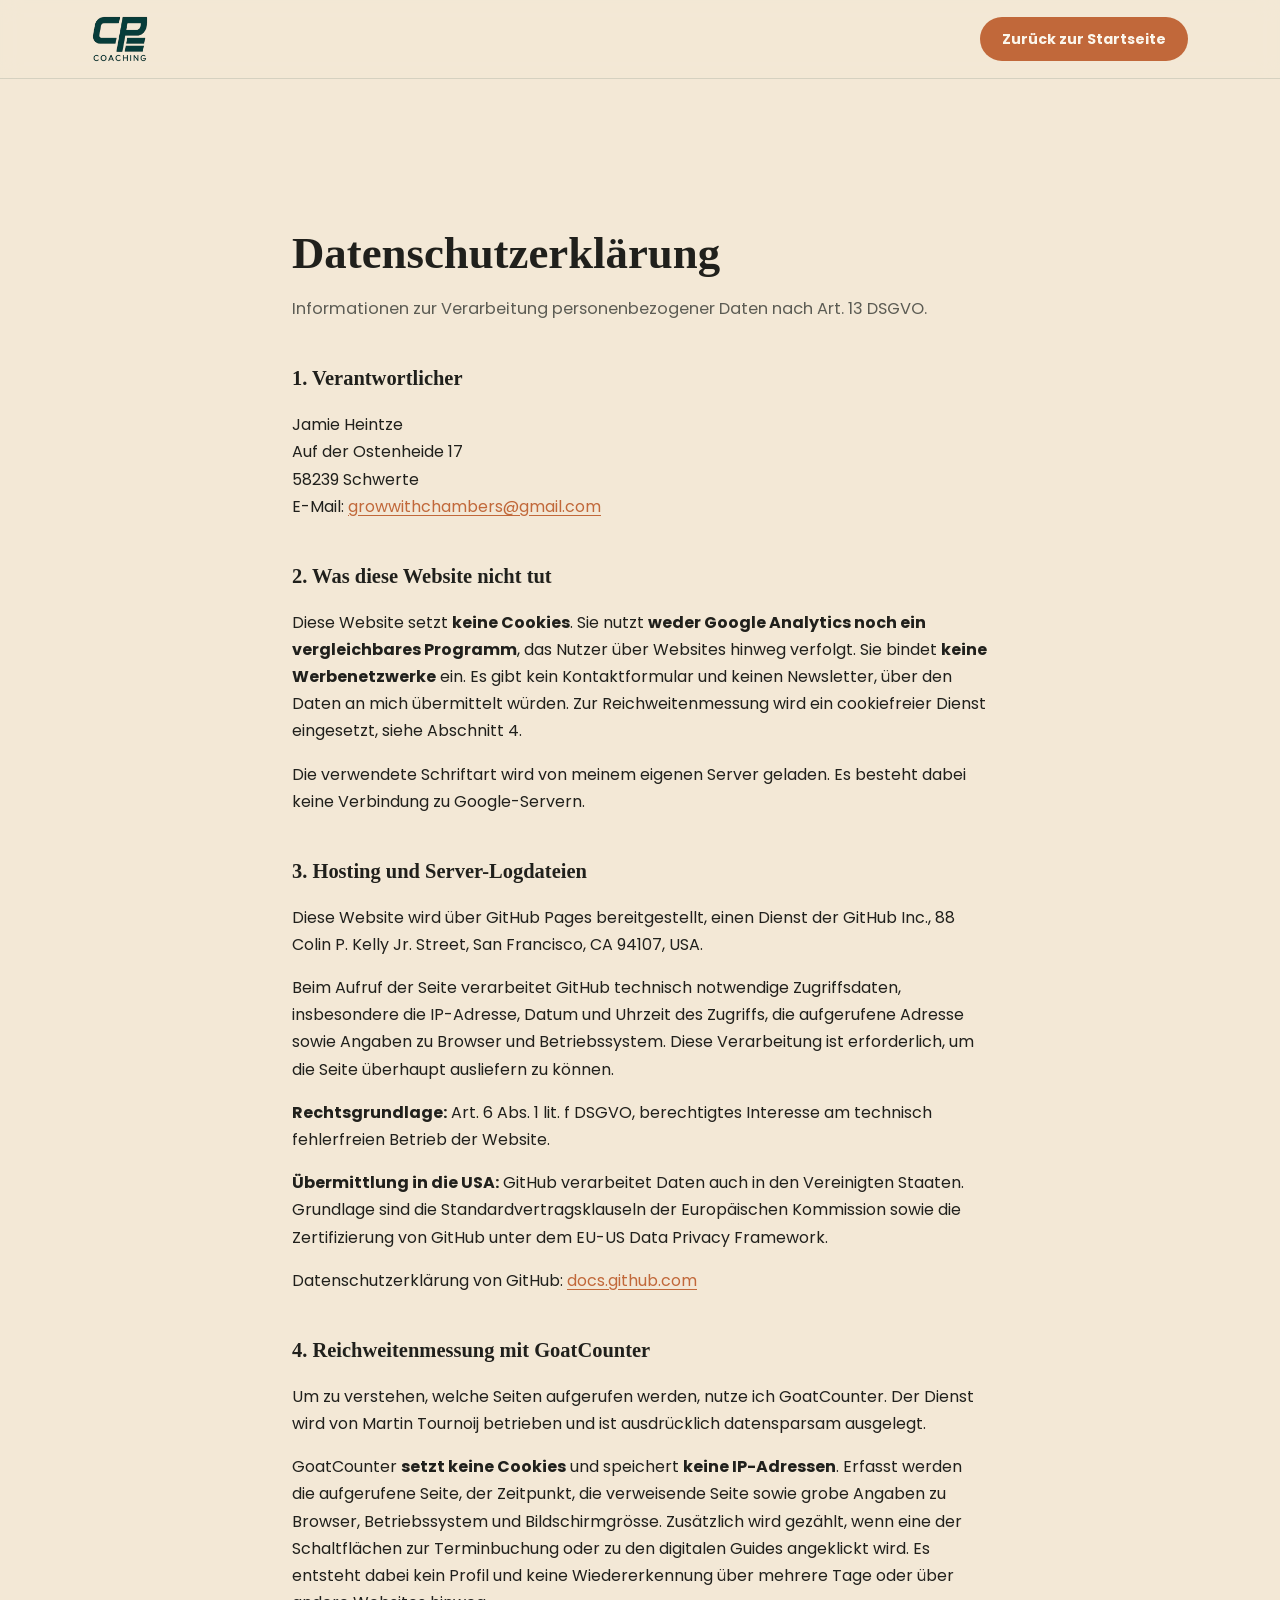
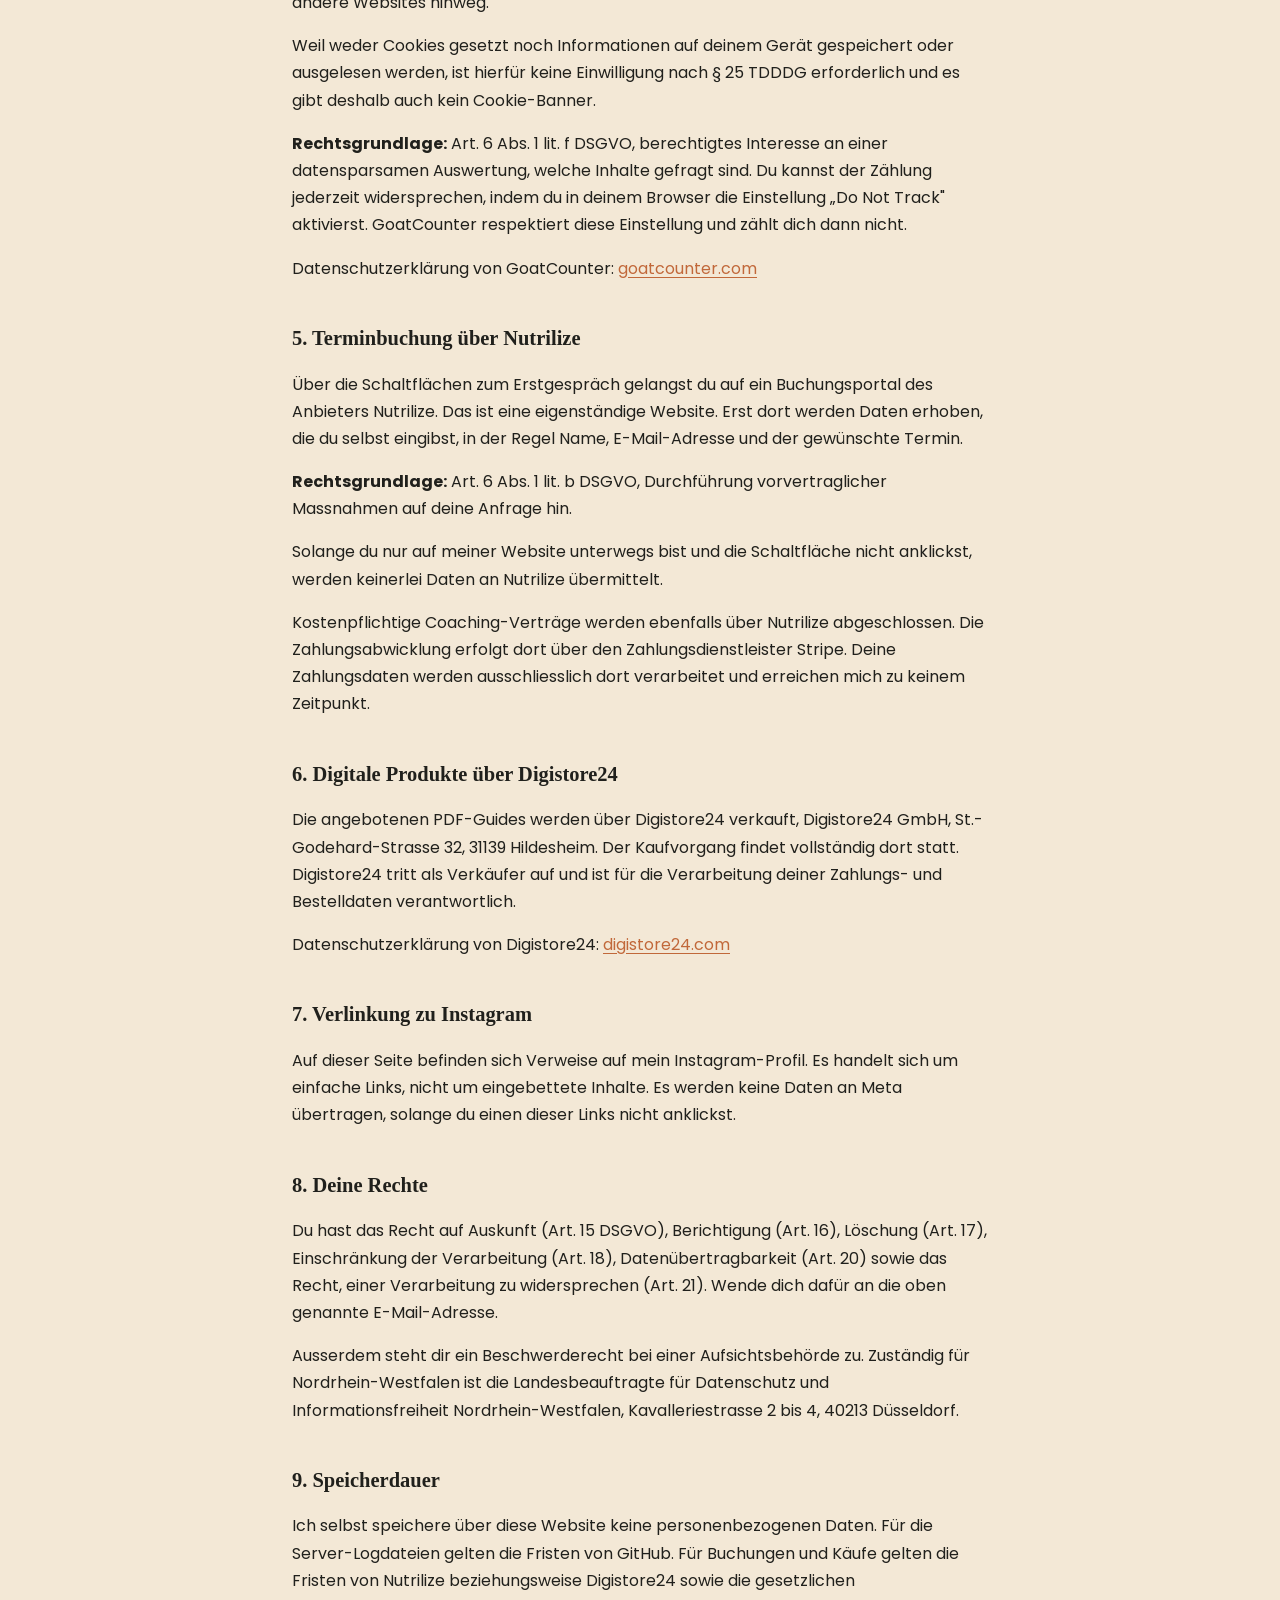
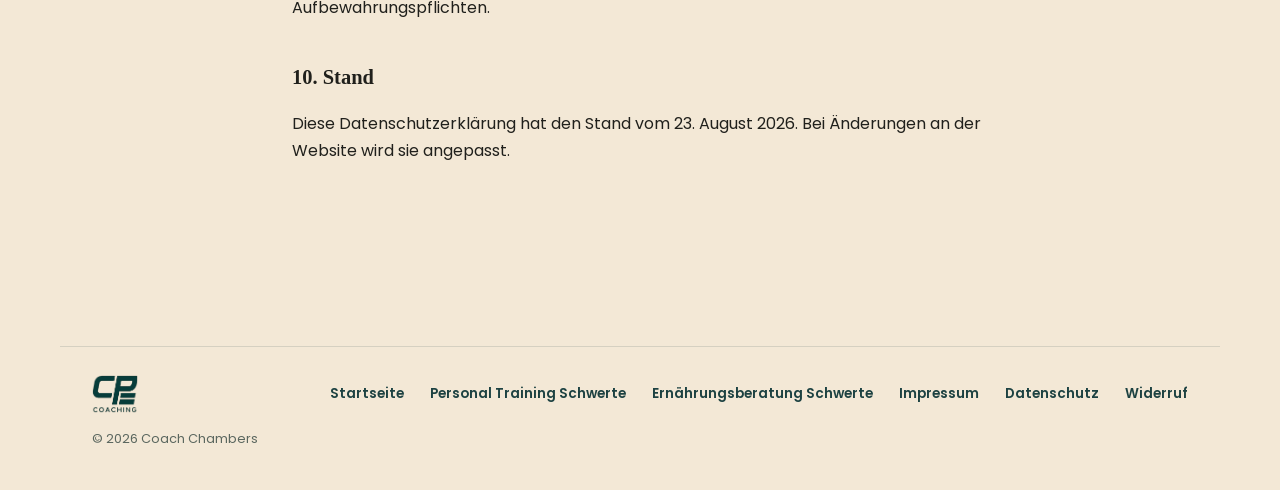
==== datenschutz/index.html @ f9f1c7f0 "BJJ-Slider in den Hero, JPEG-Rueckfall fuer alle Bilder, Portraet in Ueber mich" ====
<!doctype html>
<html lang="de">
<head>
  <meta charset="UTF-8">
  <meta name="viewport" content="width=device-width, initial-scale=1.0">
  <title>Datenschutzerklärung | CP Coaching</title>
  <meta name="description" content="Datenschutzerklärung von CP Coaching, Schwerte. Welche Daten beim Besuch dieser Website verarbeitet werden.">
  <meta name="robots" content="noindex, follow">
  <link rel="canonical" href="https://coach-chambers.de/datenschutz/">
  <link rel="icon" href="../images/brand/favicon-192.png" type="image/png">
  <link rel="stylesheet" href="../css/fonts.css">
  <link rel="stylesheet" href="../css/style.css">
</head>
<body>
  <header class="nav">
    <div class="wrap">
      <a class="mark" href="../" aria-label="CP Coaching Startseite">
        <picture><source srcset="../images/brand/cp-coaching-logo-teal-transparent.webp" type="image/webp"><img src="../images/brand/cp-coaching-logo-teal-transparent.png" alt="CP Coaching" width="420" height="346" loading="eager" fetchpriority="high" decoding="async"></picture>
      </a>
      <a class="navcta" href="../">Zurück zur Startseite</a>
    </div>
  </header>
  <main>
    <section class="section legal">
      <div class="wrap">
        <h1>Datenschutzerklärung</h1>
        <p class="legal-lead">Informationen zur Verarbeitung personenbezogener Daten nach Art. 13 DSGVO.</p>

        <h2>1. Verantwortlicher</h2>
        <p>
          Jamie Heintze<br>
          Auf der Ostenheide 17<br>
          58239 Schwerte<br>
          E-Mail: <a href="mailto:growwithchambers@gmail.com">growwithchambers@gmail.com</a>
        </p>

        <h2>2. Was diese Website nicht tut</h2>
        <p>Diese Website setzt <b>keine Cookies</b>. Sie nutzt <b>weder Google Analytics noch ein vergleichbares Programm</b>, das Nutzer über Websites hinweg verfolgt. Sie bindet <b>keine Werbenetzwerke</b> ein. Es gibt kein Kontaktformular und keinen Newsletter, über den Daten an mich übermittelt würden. Zur Reichweitenmessung wird ein cookiefreier Dienst eingesetzt, siehe Abschnitt 4.</p>
        <p>Die verwendete Schriftart wird von meinem eigenen Server geladen. Es besteht dabei keine Verbindung zu Google-Servern.</p>

        <h2>3. Hosting und Server-Logdateien</h2>
        <p>Diese Website wird über GitHub Pages bereitgestellt, einen Dienst der GitHub Inc., 88 Colin P. Kelly Jr. Street, San Francisco, CA 94107, USA.</p>
        <p>Beim Aufruf der Seite verarbeitet GitHub technisch notwendige Zugriffsdaten, insbesondere die IP-Adresse, Datum und Uhrzeit des Zugriffs, die aufgerufene Adresse sowie Angaben zu Browser und Betriebssystem. Diese Verarbeitung ist erforderlich, um die Seite überhaupt ausliefern zu können.</p>
        <p><b>Rechtsgrundlage:</b> Art. 6 Abs. 1 lit. f DSGVO, berechtigtes Interesse am technisch fehlerfreien Betrieb der Website.</p>
        <p><b>Übermittlung in die USA:</b> GitHub verarbeitet Daten auch in den Vereinigten Staaten. Grundlage sind die Standardvertragsklauseln der Europäischen Kommission sowie die Zertifizierung von GitHub unter dem EU-US Data Privacy Framework.</p>
        <p>Datenschutzerklärung von GitHub: <a href="https://docs.github.com/de/site-policy/privacy-policies/github-privacy-statement" target="_blank" rel="noopener">docs.github.com</a></p>

        <h2>4. Reichweitenmessung mit GoatCounter</h2>
        <p>Um zu verstehen, welche Seiten aufgerufen werden, nutze ich GoatCounter. Der Dienst wird von Martin Tournoij betrieben und ist ausdrücklich datensparsam ausgelegt.</p>
        <p>GoatCounter <b>setzt keine Cookies</b> und speichert <b>keine IP-Adressen</b>. Erfasst werden die aufgerufene Seite, der Zeitpunkt, die verweisende Seite sowie grobe Angaben zu Browser, Betriebssystem und Bildschirmgrösse. Zusätzlich wird gezählt, wenn eine der Schaltflächen zur Terminbuchung oder zu den digitalen Guides angeklickt wird. Es entsteht dabei kein Profil und keine Wiedererkennung über mehrere Tage oder über andere Websites hinweg.</p>
        <p>Weil weder Cookies gesetzt noch Informationen auf deinem Gerät gespeichert oder ausgelesen werden, ist hierfür keine Einwilligung nach § 25 TDDDG erforderlich und es gibt deshalb auch kein Cookie-Banner.</p>
        <p><b>Rechtsgrundlage:</b> Art. 6 Abs. 1 lit. f DSGVO, berechtigtes Interesse an einer datensparsamen Auswertung, welche Inhalte gefragt sind. Du kannst der Zählung jederzeit widersprechen, indem du in deinem Browser die Einstellung „Do Not Track" aktivierst. GoatCounter respektiert diese Einstellung und zählt dich dann nicht.</p>
        <p>Datenschutzerklärung von GoatCounter: <a href="https://www.goatcounter.com/help/privacy" target="_blank" rel="noopener">goatcounter.com</a></p>

        <h2>5. Terminbuchung über Nutrilize</h2>
        <p>Über die Schaltflächen zum Erstgespräch gelangst du auf ein Buchungsportal des Anbieters Nutrilize. Das ist eine eigenständige Website. Erst dort werden Daten erhoben, die du selbst eingibst, in der Regel Name, E-Mail-Adresse und der gewünschte Termin.</p>
        <p><b>Rechtsgrundlage:</b> Art. 6 Abs. 1 lit. b DSGVO, Durchführung vorvertraglicher Massnahmen auf deine Anfrage hin.</p>
        <p>Solange du nur auf meiner Website unterwegs bist und die Schaltfläche nicht anklickst, werden keinerlei Daten an Nutrilize übermittelt.</p>
        <p>Kostenpflichtige Coaching-Verträge werden ebenfalls über Nutrilize abgeschlossen. Die Zahlungsabwicklung erfolgt dort über den Zahlungsdienstleister Stripe. Deine Zahlungsdaten werden ausschliesslich dort verarbeitet und erreichen mich zu keinem Zeitpunkt.</p>

        <h2>6. Digitale Produkte über Digistore24</h2>
        <p>Die angebotenen PDF-Guides werden über Digistore24 verkauft, Digistore24 GmbH, St.-Godehard-Strasse 32, 31139 Hildesheim. Der Kaufvorgang findet vollständig dort statt. Digistore24 tritt als Verkäufer auf und ist für die Verarbeitung deiner Zahlungs- und Bestelldaten verantwortlich.</p>
        <p>Datenschutzerklärung von Digistore24: <a href="https://www.digistore24.com/page/privacy" target="_blank" rel="noopener">digistore24.com</a></p>

        <h2>7. Verlinkung zu Instagram</h2>
        <p>Auf dieser Seite befinden sich Verweise auf mein Instagram-Profil. Es handelt sich um einfache Links, nicht um eingebettete Inhalte. Es werden keine Daten an Meta übertragen, solange du einen dieser Links nicht anklickst.</p>

        <h2>8. Deine Rechte</h2>
        <p>Du hast das Recht auf Auskunft (Art. 15 DSGVO), Berichtigung (Art. 16), Löschung (Art. 17), Einschränkung der Verarbeitung (Art. 18), Datenübertragbarkeit (Art. 20) sowie das Recht, einer Verarbeitung zu widersprechen (Art. 21). Wende dich dafür an die oben genannte E-Mail-Adresse.</p>
        <p>Ausserdem steht dir ein Beschwerderecht bei einer Aufsichtsbehörde zu. Zuständig für Nordrhein-Westfalen ist die Landesbeauftragte für Datenschutz und Informationsfreiheit Nordrhein-Westfalen, Kavalleriestrasse 2 bis 4, 40213 Düsseldorf.</p>

        <h2>9. Speicherdauer</h2>
        <p>Ich selbst speichere über diese Website keine personenbezogenen Daten. Für die Server-Logdateien gelten die Fristen von GitHub. Für Buchungen und Käufe gelten die Fristen von Nutrilize beziehungsweise Digistore24 sowie die gesetzlichen Aufbewahrungspflichten.</p>

        <h2>10. Stand</h2>
        <p>Diese Datenschutzerklärung hat den Stand vom 23. August 2026. Bei Änderungen an der Website wird sie angepasst.</p>
      </div>
    </section>
  </main>
  <footer class="site-footer">
    <div class="wrap">
      <a class="mark" href="../" aria-label="CP Coaching Startseite">
        <picture><source srcset="../images/brand/cp-coaching-logo-teal-transparent.webp" type="image/webp"><img src="../images/brand/cp-coaching-logo-teal-transparent.png" alt="CP Coaching" width="420" height="346" loading="lazy" decoding="async"></picture>
      </a>
      <nav class="foot-links">
        <a href="../">Startseite</a>
        <a href="../personal-training-schwerte/">Personal Training Schwerte</a>
        <a href="../ernaehrungsberatung-schwerte/">Ernährungsberatung Schwerte</a>
        <a href="../impressum/">Impressum</a>
        <a href="../datenschutz/">Datenschutz</a>
        <a href="../widerruf/">Widerruf</a>
      </nav>
      <small>&copy; 2026 Coach Chambers</small>
    </div>
  </footer>
  <script data-goatcounter="https://coachchambers.goatcounter.com/count"
          async src="//gc.zgo.at/count.js"></script>
</body>
</html>
---- css/fonts.css ----
/* Poppins, lokal gehostet. Keine Verbindung zu Google-Servern. */
@font-face {
  font-family: 'Poppins';
  font-style: normal;
  font-weight: 400;
  font-display: swap;
  src: url('../fonts/poppins-400-latin.woff2') format('woff2');
  unicode-range: U+0000-00FF, U+0131, U+0152-0153, U+02BB-02BC, U+02C6, U+02DA, U+02DC, U+0304, U+0308, U+0329, U+2000-206F, U+20AC, U+2122, U+2191, U+2193, U+2212, U+2215, U+FEFF, U+FFFD;
}
@font-face {
  font-family: 'Poppins';
  font-style: normal;
  font-weight: 400;
  font-display: swap;
  src: url('../fonts/poppins-400-latin-ext.woff2') format('woff2');
  unicode-range: U+0100-02BA, U+02BD-02C5, U+02C7-02CC, U+02CE-02D7, U+02DD-02FF, U+0304, U+0308, U+0329, U+1D00-1DBF, U+1E00-1E9F, U+1EF2-1EFF, U+2020, U+20A0-20AB, U+20AD-20C0, U+2113, U+2C60-2C7F, U+A720-A7FF;
}
@font-face {
  font-family: 'Poppins';
  font-style: normal;
  font-weight: 600;
  font-display: swap;
  src: url('../fonts/poppins-600-latin.woff2') format('woff2');
  unicode-range: U+0000-00FF, U+0131, U+0152-0153, U+02BB-02BC, U+02C6, U+02DA, U+02DC, U+0304, U+0308, U+0329, U+2000-206F, U+20AC, U+2122, U+2191, U+2193, U+2212, U+2215, U+FEFF, U+FFFD;
}
@font-face {
  font-family: 'Poppins';
  font-style: normal;
  font-weight: 600;
  font-display: swap;
  src: url('../fonts/poppins-600-latin-ext.woff2') format('woff2');
  unicode-range: U+0100-02BA, U+02BD-02C5, U+02C7-02CC, U+02CE-02D7, U+02DD-02FF, U+0304, U+0308, U+0329, U+1D00-1DBF, U+1E00-1E9F, U+1EF2-1EFF, U+2020, U+20A0-20AB, U+20AD-20C0, U+2113, U+2C60-2C7F, U+A720-A7FF;
}
@font-face {
  font-family: 'Poppins';
  font-style: normal;
  font-weight: 700;
  font-display: swap;
  src: url('../fonts/poppins-700-latin.woff2') format('woff2');
  unicode-range: U+0000-00FF, U+0131, U+0152-0153, U+02BB-02BC, U+02C6, U+02DA, U+02DC, U+0304, U+0308, U+0329, U+2000-206F, U+20AC, U+2122, U+2191, U+2193, U+2212, U+2215, U+FEFF, U+FFFD;
}
@font-face {
  font-family: 'Poppins';
  font-style: normal;
  font-weight: 700;
  font-display: swap;
  src: url('../fonts/poppins-700-latin-ext.woff2') format('woff2');
  unicode-range: U+0100-02BA, U+02BD-02C5, U+02C7-02CC, U+02CE-02D7, U+02DD-02FF, U+0304, U+0308, U+0329, U+1D00-1DBF, U+1E00-1E9F, U+1EF2-1EFF, U+2020, U+20A0-20AB, U+20AD-20C0, U+2113, U+2C60-2C7F, U+A720-A7FF;
}
@font-face {
  font-family: 'Poppins';
  font-style: normal;
  font-weight: 800;
  font-display: swap;
  src: url('../fonts/poppins-800-latin.woff2') format('woff2');
  unicode-range: U+0000-00FF, U+0131, U+0152-0153, U+02BB-02BC, U+02C6, U+02DA, U+02DC, U+0304, U+0308, U+0329, U+2000-206F, U+20AC, U+2122, U+2191, U+2193, U+2212, U+2215, U+FEFF, U+FFFD;
}
@font-face {
  font-family: 'Poppins';
  font-style: normal;
  font-weight: 800;
  font-display: swap;
  src: url('../fonts/poppins-800-latin-ext.woff2') format('woff2');
  unicode-range: U+0100-02BA, U+02BD-02C5, U+02C7-02CC, U+02CE-02D7, U+02DD-02FF, U+0304, U+0308, U+0329, U+1D00-1DBF, U+1E00-1E9F, U+1EF2-1EFF, U+2020, U+20A0-20AB, U+20AD-20C0, U+2113, U+2C60-2C7F, U+A720-A7FF;
}
---- css/style.css ----
:root {
  --teal: #1D4242;
  --teal-deep: #0F2828;
  --terracotta: #C1683A;
  --terracotta-light: #E08B5C;
  --cream: #F3E8D6;
  --cream-2: #FBF6EC;
  --ink: #20201C;
  --muted: #5b675f;
  --body: #3c463f;
  --line: rgba(29, 66, 66, 0.14);
  --serif: Georgia, "Times New Roman", serif;
  --sans: "Poppins", "Segoe UI", ui-sans-serif, system-ui, sans-serif;
  --wrap: 1160px;
}

* { box-sizing: border-box; }

html { scroll-behavior: smooth; }

body {
  margin: 0;
  font-family: var(--sans);
  color: var(--ink);
  background: var(--cream);
  line-height: 1.6;
}

/* height: auto verhindert, dass ein height-Attribut im HTML das Seitenverhältnis
   überstimmt und Bilder verzerrt. Wer bewusst zuschneidet, setzt height selbst. */
img { max-width: 100%; height: auto; display: block; }

.wrap {
  max-width: var(--wrap);
  margin: 0 auto;
  padding: 0 32px;
}

a { color: var(--terracotta); }

/* ===== NAV ===== */

.nav {
  position: sticky;
  top: 0;
  z-index: 20;
  background: rgba(243, 232, 214, 0.86);
  backdrop-filter: blur(10px);
  border-bottom: 1px solid var(--line);
}

.nav .wrap {
  display: flex;
  align-items: center;
  justify-content: space-between;
  gap: 24px;
  height: 78px;
}

.mark img { height: 46px; width: auto; }

.navlinks {
  display: flex;
  gap: 36px;
  font-size: 0.92rem;
  font-weight: 600;
}

.navlinks a {
  color: var(--teal);
  text-decoration: none;
  padding-bottom: 4px;
  position: relative;
}

.navlinks a::after {
  content: "";
  position: absolute;
  left: 0;
  right: 100%;
  bottom: 0;
  height: 2px;
  background: var(--terracotta);
  transition: right 0.25s ease;
}

.navlinks a:hover::after,
.navlinks a:focus-visible::after { right: 0; }

.navcta {
  background: var(--terracotta);
  color: var(--cream-2);
  padding: 11px 22px;
  border-radius: 100px;
  font-weight: 700;
  font-size: 0.88rem;
  text-decoration: none;
  white-space: nowrap;
}

.navcta:hover { background: #A8552E; }

/* ===== BUTTONS ===== */

.btn {
  display: inline-flex;
  align-items: center;
  gap: 10px;
  background: var(--teal);
  color: var(--cream-2);
  font-weight: 700;
  font-size: 0.98rem;
  padding: 16px 30px;
  border-radius: 100px;
  text-decoration: none;
  box-shadow: 0 10px 26px -12px rgba(15, 40, 40, 0.55);
  transition: transform 0.2s ease, background 0.2s ease;
}

.btn:hover { transform: translateY(-2px); background: var(--teal-deep); }

.btn.alt {
  background: transparent;
  color: var(--teal-deep);
  box-shadow: none;
  padding: 16px 6px;
  border-bottom: 2px solid var(--teal-deep);
  border-radius: 0;
}

.btn.alt:hover { background: transparent; }

.btn.guides-cta {
  background: transparent;
  color: var(--terracotta);
  box-shadow: none;
  padding: 15px 28px;
  border: 2px solid var(--terracotta);
}

.btn.guides-cta:hover { background: var(--terracotta); color: var(--cream-2); }

/* ===== HERO ===== */

.hero {
  position: relative;
  overflow: hidden;
  padding: 96px 0 0;
}

.hero-bg {
  position: absolute;
  inset: 0;
  background:
    radial-gradient(600px 380px at 88% 8%, rgba(193, 104, 58, 0.20), transparent 65%),
    radial-gradient(500px 500px at 4% 90%, rgba(29, 66, 66, 0.10), transparent 60%);
  pointer-events: none;
}

.hero .wrap {
  position: relative;
  display: grid;
  grid-template-columns: 1.15fr 0.85fr;
  gap: 56px;
  align-items: end;
}

.eyebrow {
  display: inline-flex;
  align-items: center;
  gap: 8px;
  font-size: 0.75rem;
  font-weight: 700;
  letter-spacing: 0.14em;
  text-transform: uppercase;
  color: var(--terracotta);
  margin-bottom: 22px;
}

.eyebrow::before {
  content: "";
  width: 26px;
  height: 2px;
  background: var(--terracotta);
}

.hero h1 {
  font-family: var(--serif);
  font-weight: 700;
  font-size: clamp(2.4rem, 4.4vw, 4.3rem);
  line-height: 1.03;
  letter-spacing: -0.01em;
  color: var(--teal-deep);
  margin: 0 0 26px;
}

.hero h1 em { font-style: italic; color: var(--terracotta); }

.lede {
  font-size: 1.15rem;
  line-height: 1.6;
  color: var(--body);
  max-width: 46ch;
  margin: 0 0 34px;
}

.hero-actions {
  display: flex;
  align-items: center;
  gap: 22px;
  flex-wrap: wrap;
}

.hero-stats {
  display: flex;
  gap: 30px;
  margin-top: 56px;
  padding-top: 26px;
  border-top: 1px solid var(--line);
  flex-wrap: wrap;
}

.hero-stats div { display: flex; flex-direction: column; }
.hero-stats b { font-family: var(--serif); font-size: 1.7rem; color: var(--teal-deep); }
.hero-stats span { font-size: 0.78rem; color: var(--muted); font-weight: 600; }

.hero-card {
  background: var(--teal-deep);
  border-radius: 28px;
  padding: 34px 30px;
  color: var(--cream);
  position: relative;
  overflow: hidden;
  margin-bottom: 8px;
}

.hero-card::after {
  content: "";
  position: absolute;
  right: -40px;
  top: -40px;
  width: 170px;
  height: 170px;
  border-radius: 50%;
  background: radial-gradient(circle, rgba(193, 104, 58, 0.5), transparent 70%);
}

.hero-card .tag {
  font-size: 0.7rem;
  letter-spacing: 0.14em;
  text-transform: uppercase;
  color: var(--terracotta-light);
  font-weight: 700;
}

.hero-card h2 {
  font-family: var(--serif);
  font-size: 1.5rem;
  margin: 14px 0 10px;
  line-height: 1.2;
  color: var(--cream);
}

.hero-card p {
  font-size: 0.92rem;
  line-height: 1.55;
  color: rgba(243, 232, 214, 0.82);
  margin: 0 0 18px;
}

.hero-card .badge {
  display: inline-flex;
  gap: 8px;
  align-items: center;
  background: rgba(243, 232, 214, 0.1);
  border: 1px solid rgba(243, 232, 214, 0.22);
  padding: 8px 14px;
  border-radius: 100px;
  font-size: 0.78rem;
  font-weight: 700;
}

/* ===== MARQUEE ===== */

.marquee {
  border-top: 1px solid var(--line);
  border-bottom: 1px solid var(--line);
  background: var(--cream-2);
  margin-top: 88px;
  padding: 18px 0;
  overflow: hidden;
  white-space: nowrap;
}

.marquee span {
  display: inline-block;
  padding: 0 34px;
  font-family: var(--serif);
  font-style: italic;
  font-size: 1rem;
  color: var(--teal);
  opacity: 0.7;
}

.marquee span::after {
  content: "\2014";
  margin-left: 34px;
  color: var(--terracotta);
  opacity: 0.6;
}

/* ===== SECTIONS ===== */

.section { padding: 112px 0; }

.section-head {
  display: grid;
  grid-template-columns: 0.4fr 0.6fr;
  gap: 40px;
  margin-bottom: 56px;
  align-items: end;
}

.kicker {
  font-size: 0.75rem;
  font-weight: 700;
  letter-spacing: 0.14em;
  text-transform: uppercase;
  color: var(--terracotta);
}

.section-head h2 {
  font-family: var(--serif);
  font-size: clamp(1.8rem, 2.6vw, 2.7rem);
  color: var(--teal-deep);
  margin: 12px 0 0;
  line-height: 1.1;
}

.section-head p {
  font-size: 1.02rem;
  color: var(--body);
  line-height: 1.6;
  margin: 0;
}

/* ===== ABOUT ===== */

.about-grid {
  display: grid;
  grid-template-columns: 0.85fr 1.15fr;
  gap: 64px;
  align-items: start;
}

.timeline-card {
  border-radius: 26px;
  background: linear-gradient(155deg, var(--teal) 0%, var(--teal-deep) 65%);
  position: relative;
  overflow: hidden;
  padding: 36px 32px 30px;
  box-shadow: 0 30px 60px -30px rgba(15, 40, 40, 0.5);
}

.timeline-card::after {
  content: "";
  position: absolute;
  right: -70px;
  bottom: -70px;
  width: 200px;
  height: 200px;
  border-radius: 50%;
  background: radial-gradient(circle, rgba(193, 104, 58, 0.28), transparent 70%);
}

.timeline-card .tag {
  font-size: 0.7rem;
  letter-spacing: 0.14em;
  text-transform: uppercase;
  color: var(--terracotta-light);
  font-weight: 700;
  margin: 0 0 24px;
}

.timeline {
  list-style: none;
  margin: 0;
  padding: 0 0 0 24px;
  position: relative;
}

.timeline::before {
  content: "";
  position: absolute;
  left: 5px;
  top: 8px;
  bottom: 12px;
  width: 1px;
  background: rgba(243, 232, 214, 0.22);
}

.timeline li { position: relative; padding-bottom: 22px; }

.timeline li::before {
  content: "";
  position: absolute;
  left: -24px;
  top: 7px;
  width: 11px;
  height: 11px;
  border-radius: 50%;
  background: var(--teal-deep);
  border: 2px solid rgba(243, 232, 214, 0.45);
}

.timeline li.now::before { background: var(--terracotta); border-color: var(--terracotta); }
.timeline li:last-child { padding-bottom: 0; }
.timeline b { display: block; color: var(--cream); font-size: 0.95rem; font-weight: 700; }
.timeline span { display: block; font-size: 0.85rem; line-height: 1.5; color: rgba(243, 232, 214, 0.72); }

.timeline-card .frame-label {
  margin: 26px 0 0;
  display: inline-block;
  color: var(--cream);
  font-size: 0.78rem;
  font-weight: 700;
  background: rgba(15, 40, 40, 0.4);
  padding: 8px 14px;
  border-radius: 100px;
  border: 1px solid rgba(243, 232, 214, 0.25);
  position: relative;
}

.medal {
  position: absolute;
  top: 22px;
  right: 22px;
  background: var(--terracotta);
  color: var(--cream-2);
  width: 64px;
  height: 64px;
  border-radius: 50%;
  display: flex;
  align-items: center;
  justify-content: center;
  flex-direction: column;
  font-weight: 800;
  font-size: 0.62rem;
  line-height: 1.1;
  text-align: center;
  transform: rotate(8deg);
  z-index: 2;
}

.about-copy p {
  font-size: 1.04rem;
  line-height: 1.75;
  color: #31392f;
  margin: 0 0 20px;
}

.about-copy p.intro::first-letter {
  font-family: var(--serif);
  font-size: 3.4rem;
  float: left;
  line-height: 0.8;
  padding: 6px 10px 0 0;
  color: var(--terracotta);
  font-weight: 700;
}

.pull {
  font-family: var(--serif);
  font-style: italic;
  font-size: 1.3rem;
  color: var(--teal-deep);
  border-left: 3px solid var(--terracotta);
  padding-left: 20px;
  margin: 30px 0;
}

.about-tags {
  display: flex;
  flex-wrap: wrap;
  gap: 10px;
  margin-top: 8px;
}

.about-tags span {
  font-size: 0.78rem;
  font-weight: 700;
  color: var(--teal);
  background: var(--cream-2);
  border: 1px solid var(--line);
  padding: 8px 16px;
  border-radius: 100px;
}

/* ===== METHOD ===== */

.method-section { background: var(--teal-deep); color: var(--cream); }
.method-section .kicker { color: var(--terracotta-light); }
.method-section .section-head h2 { color: var(--cream); }
.method-section .section-head p { color: rgba(243, 232, 214, 0.75); }

.method-grid {
  display: grid;
  grid-template-columns: repeat(3, 1fr);
  gap: 1px;
  background: rgba(243, 232, 214, 0.14);
  border-radius: 22px;
  overflow: hidden;
}

.method-card { background: var(--teal-deep); padding: 38px 32px; }
.method-card .num { font-family: var(--serif); font-size: 0.85rem; color: var(--terracotta-light); opacity: 0.8; }
.method-card h3 { font-family: var(--serif); font-size: 1.3rem; margin: 18px 0 12px; font-weight: 700; color: var(--cream); }
.method-card p { font-size: 0.92rem; line-height: 1.6; color: rgba(243, 232, 214, 0.72); margin: 0; }

.method-link {
  display: inline-block;
  margin-top: 18px;
  font-size: 0.85rem;
  font-weight: 700;
  color: var(--terracotta-light);
  text-decoration: none;
  border-bottom: 1px solid transparent;
}

.method-link:hover { border-bottom-color: var(--terracotta-light); }

/* ===== APP ===== */

.app-section { background: var(--cream-2); }

.app-wrap {
  display: grid;
  grid-template-columns: 0.9fr 1.1fr;
  gap: 56px;
  align-items: center;
}

.app-copy h2 {
  font-family: var(--serif);
  font-size: clamp(1.8rem, 2.6vw, 2.6rem);
  color: var(--teal-deep);
  margin: 12px 0 18px;
  line-height: 1.1;
}

.app-copy > p { font-size: 1.04rem; line-height: 1.7; color: var(--body); margin: 0 0 26px; max-width: 46ch; }

.app-feats { display: flex; flex-direction: column; gap: 14px; margin-bottom: 30px; }
.app-feat { display: flex; gap: 14px; align-items: flex-start; }

.app-feat .tick {
  width: 26px;
  height: 26px;
  border-radius: 50%;
  background: var(--terracotta);
  color: var(--cream-2);
  display: flex;
  align-items: center;
  justify-content: center;
  font-size: 0.75rem;
  font-weight: 800;
  flex-shrink: 0;
  margin-top: 2px;
}

.app-feat b { display: block; font-size: 0.98rem; color: var(--teal-deep); }
.app-feat span { font-size: 0.9rem; color: var(--muted); }

.app-shots { display: grid; grid-template-columns: repeat(3, minmax(0, 1fr)); gap: 16px; align-items: end; }

.phone { border-radius: 26px; background: #111; padding: 8px; box-shadow: 0 24px 50px -24px rgba(15, 40, 40, 0.55); }
.phone.mid { transform: translateY(-26px); }

.phone .screen {
  border-radius: 20px;
  overflow: hidden;
  background: #1b1b1b;
  aspect-ratio: 9 / 19.5;
  display: flex;
  flex-direction: column;
  padding: 16px 12px;
  gap: 10px;
}

.phone .sbar { display: flex; justify-content: space-between; font-size: 0.5rem; color: #8b8b8b; padding: 0 4px; }
.phone .ttl { color: #fff; font-weight: 700; font-size: 0.72rem; }
.phone .row { background: #262626; border-radius: 8px; padding: 8px 9px; display: flex; justify-content: space-between; align-items: center; }
.phone .row b { color: #fff; font-size: 0.56rem; font-weight: 600; display: block; }
.phone .row span { color: #7d7d7d; font-size: 0.48rem; }
.phone .play { width: 14px; height: 14px; border-radius: 50%; background: #3ee0c0; flex-shrink: 0; }

.phone .ring-timer {
  margin: auto;
  width: 96px;
  height: 96px;
  border-radius: 50%;
  border: 5px solid #3ee0c0;
  display: flex;
  align-items: center;
  justify-content: center;
  color: #fff;
  font-weight: 700;
  font-size: 0.85rem;
}

.phone .pill { background: #3ee0c0; color: #0b2b25; font-size: 0.52rem; font-weight: 700; text-align: center; padding: 6px; border-radius: 100px; margin-top: auto; }
.phone .stat3 { display: grid; grid-template-columns: repeat(3, 1fr); gap: 6px; }
.phone .stat3 div { background: #262626; border-radius: 8px; padding: 7px 4px; text-align: center; }
.phone .stat3 b { color: #fff; font-size: 0.6rem; display: block; }
.phone .stat3 span { color: #7d7d7d; font-size: 0.42rem; }
.phone .macro { display: grid; grid-template-columns: repeat(3, 1fr); gap: 6px; }
.phone .macro span { font-size: 0.42rem; color: #7d7d7d; }
.phone .bar { height: 4px; border-radius: 100px; background: #3a3a3a; overflow: hidden; }
.phone .bar i { display: block; height: 100%; }

.app-caps { display: flex; gap: 10px; justify-content: center; margin-top: 26px; flex-wrap: wrap; }
.app-caps span { background: var(--cream); border: 1px solid var(--line); border-radius: 100px; padding: 9px 18px; font-size: 0.8rem; font-weight: 700; color: var(--teal-deep); }
.powered { text-align: center; margin-top: 20px; font-size: 0.78rem; color: var(--muted); letter-spacing: 0.06em; }

/* ===== PRICING ===== */

/* Oben die beiden kostenlosen Einstiege, darunter die vier Komplettpakete. */
.pricing-grid { display: grid; grid-template-columns: repeat(2, minmax(0, 1fr)); gap: 18px; }
.price-row { display: grid; grid-template-columns: repeat(4, 1fr); gap: 18px; margin-top: 18px; }

.price-card {
  background: var(--cream-2);
  border: 1px solid var(--line);
  border-radius: 22px;
  padding: 30px 26px;
  display: flex;
  flex-direction: column;
  gap: 6px;
  position: relative;
  transition: transform 0.2s ease, border-color 0.2s ease, box-shadow 0.2s ease;
  text-decoration: none;
  color: inherit;
  cursor: pointer;
}

.price-card:hover { transform: translateY(-4px); border-color: var(--terracotta); }
.price-card.feat { background: var(--teal-deep); color: var(--cream); border: none; }
.price-card.feat .price-detail { color: rgba(243, 232, 214, 0.65); }
.price-card.feat .price { color: var(--terracotta-light); }

.price-card.selected {
  border-color: var(--terracotta);
  border-width: 2px;
  box-shadow: 0 0 0 4px rgba(193, 104, 58, 0.18), 0 16px 32px -18px rgba(193, 104, 58, 0.5);
}

.price-card.feat.selected {
  box-shadow: 0 0 0 4px rgba(193, 104, 58, 0.28), 0 16px 32px -18px rgba(193, 104, 58, 0.6);
}

.price-card .flag {
  position: absolute;
  top: -12px;
  right: 22px;
  background: var(--terracotta);
  color: var(--cream-2);
  font-size: 0.68rem;
  font-weight: 800;
  padding: 6px 12px;
  border-radius: 100px;
  letter-spacing: 0.04em;
}

.price-card h3 { margin: 8px 0 2px; font-size: 0.95rem; font-weight: 700; color: inherit; opacity: 0.85; text-transform: uppercase; letter-spacing: 0.04em; }
.price-card .price { font-family: var(--serif); font-weight: 700; font-size: 2.1rem; color: var(--terracotta); }
.price-card .price small { font-size: 0.95rem; }
.price-card .price-detail { font-size: 0.82rem; color: var(--muted); }

.price-card .dm-hint {
  margin-top: 14px;
  padding-top: 12px;
  border-top: 1px dashed var(--line);
  font-size: 0.78rem;
  font-weight: 700;
  color: var(--terracotta);
}

.price-card.feat .dm-hint {
  border-top-color: rgba(243, 232, 214, 0.25);
  color: var(--terracotta-light);
}

.pricing-note {
  margin-top: 34px;
  display: flex;
  align-items: center;
  justify-content: space-between;
  gap: 24px;
  flex-wrap: wrap;
  background: var(--cream-2);
  border: 1px solid var(--line);
  border-radius: 22px;
  padding: 26px 32px;
}

.pricing-note p { margin: 0; font-size: 0.98rem; color: var(--body); max-width: 52ch; }

/* ===== GUIDES ===== */

.guides-section { background: var(--cream-2); }

.guides-grid { display: grid; grid-template-columns: repeat(2, 1fr); gap: 24px; }

.guide-card {
  background: var(--cream);
  border: 1px solid var(--line);
  border-radius: 26px;
  padding: 34px 32px;
  display: flex;
  flex-direction: column;
  transition: transform 0.2s ease, border-color 0.2s ease;
}

.guide-card:hover { transform: translateY(-4px); border-color: var(--terracotta); }

.guide-tag {
  align-self: flex-start;
  font-size: 0.72rem;
  font-weight: 700;
  letter-spacing: 0.06em;
  text-transform: uppercase;
  color: var(--terracotta);
  background: var(--cream-2);
  border: 1px solid var(--line);
  padding: 6px 14px;
  border-radius: 100px;
  margin-bottom: 18px;
}

.guide-card h3 { font-family: var(--serif); font-size: 1.35rem; color: var(--teal-deep); margin: 0 0 12px; line-height: 1.25; }
.guide-card > p { font-size: 0.96rem; color: var(--body); line-height: 1.6; margin: 0 0 20px; }

.guide-feats { list-style: none; margin: 0 0 26px; padding: 0; display: flex; flex-direction: column; gap: 10px; }

.guide-feats li {
  font-size: 0.88rem;
  color: var(--teal-deep);
  padding-left: 24px;
  position: relative;
}

.guide-feats li::before {
  content: "\2713";
  position: absolute;
  left: 0;
  top: 0;
  color: var(--terracotta);
  font-weight: 700;
}

.guide-buy {
  margin-top: auto;
  display: flex;
  align-items: center;
  justify-content: space-between;
  gap: 16px;
  flex-wrap: wrap;
  padding-top: 20px;
  border-top: 1px dashed var(--line);
}

/* Der Beschriftungstext darf nie umbrechen, sonst kippt der Pfeil in eine zweite Zeile. */
.guide-buy .btn { white-space: nowrap; }

/* Auf schmalen Displays bleiben Preis und Button nebeneinander,
   der Button wird dafür kompakter statt umzubrechen. */
@media (max-width: 520px) {
  .guide-buy { gap: 12px; }
  .guide-buy .btn { padding: 14px 20px; font-size: 0.9rem; gap: 6px; }
  .guide-price { font-size: 1.45rem; }
}

@media (max-width: 380px) {
  .guide-card { padding: 28px 22px; }
  .guide-buy .btn { padding: 13px 16px; font-size: 0.85rem; }
  .guide-price { font-size: 1.3rem; }
}

.guide-price { font-family: var(--serif); font-weight: 700; font-size: 1.7rem; color: var(--terracotta); }

/* ===== TESTIMONIALS ===== */

.testi-grid { display: grid; grid-template-columns: 1fr 1fr; gap: 28px; }

.testi-card {
  background: var(--cream-2);
  border: 1px solid var(--line);
  border-radius: 26px;
  padding: 38px;
  display: flex;
  flex-direction: column;
}

.testi-photo { border-radius: 18px; overflow: hidden; margin-bottom: 20px; }
.testi-photo img { width: 100%; height: auto; display: block; }

.testi-card .quote-mark { font-family: var(--serif); font-size: 4rem; color: var(--terracotta); opacity: 0.35; line-height: 0.5; display: block; margin-bottom: 10px; }
.testi-card blockquote { font-family: var(--serif); font-size: 1.14rem; line-height: 1.6; color: var(--teal-deep); margin: 0 0 24px; }

.testi-person { display: flex; align-items: center; gap: 14px; }
.testi-avatar { width: 46px; height: 46px; border-radius: 50%; background: linear-gradient(155deg, var(--teal), var(--terracotta)); flex-shrink: 0; }
.testi-name { font-weight: 700; font-size: 0.92rem; color: var(--teal-deep); }
.testi-meta { font-size: 0.78rem; color: var(--muted); }

.testi-stat { margin-top: 22px; display: flex; gap: 14px; align-items: center; background: var(--cream); border-radius: 16px; padding: 14px 18px; }
.testi-stat .from { font-family: var(--serif); font-size: 1.15rem; color: #8a8a80; text-decoration: line-through; }
.testi-stat .arrow { color: var(--terracotta); }
.testi-stat .to { font-family: var(--serif); font-size: 1.3rem; font-weight: 700; color: var(--teal-deep); }
.testi-stat .stat-label { font-size: 0.72rem; color: var(--muted); font-weight: 600; margin-left: auto; text-align: right; }

/* ===== FAQ ===== */

.faq-wrap { display: grid; grid-template-columns: 0.4fr 0.6fr; gap: 56px; }
.faq-wrap h2 { font-family: var(--serif); font-size: 2rem; color: var(--teal-deep); margin: 12px 0 0; }
.faq-list { display: flex; flex-direction: column; }

.faq-item { border-bottom: 1px solid var(--line); padding: 26px 0; }

.faq-item summary {
  cursor: pointer;
  list-style: none;
  display: flex;
  align-items: center;
  gap: 18px;
  font-size: 1.06rem;
  font-weight: 700;
  color: var(--teal-deep);
}

.faq-item summary::-webkit-details-marker { display: none; }
.faq-item summary .qn { font-family: var(--serif); color: var(--terracotta); font-size: 1rem; font-weight: 400; }

.faq-item summary::after {
  content: "+";
  margin-left: auto;
  font-size: 1.3rem;
  font-weight: 400;
  color: var(--terracotta);
  transition: transform 0.2s ease;
}

.faq-item[open] summary::after { transform: rotate(45deg); }
.faq-item p { margin: 12px 0 0 34px; font-size: 0.94rem; color: var(--body); line-height: 1.6; max-width: 56ch; }

/* ===== CONTACT ===== */

.contact {
  background: var(--terracotta);
  border-radius: 32px;
  padding: 64px 60px;
  display: grid;
  grid-template-columns: 1.2fr 0.8fr;
  gap: 40px;
  align-items: center;
  position: relative;
  overflow: hidden;
}

.contact::after {
  content: "";
  position: absolute;
  left: -60px;
  bottom: -90px;
  width: 260px;
  height: 260px;
  border-radius: 50%;
  background: rgba(243, 232, 214, 0.14);
}

.contact h2 { font-family: var(--serif); color: var(--cream-2); font-size: clamp(1.8rem, 3vw, 2.6rem); margin: 0 0 16px; line-height: 1.1; }
.contact p { color: rgba(251, 246, 236, 0.88); font-size: 1.02rem; line-height: 1.6; margin: 0; max-width: 44ch; }
.contact p a { color: var(--cream-2); }

.contact-cta { background: var(--cream-2); border-radius: 22px; padding: 30px; text-align: center; position: relative; }
.contact-cta .ig { font-weight: 700; color: var(--teal-deep); font-size: 0.95rem; margin-bottom: 16px; }
.contact-cta .btn { background: var(--teal-deep); width: 100%; justify-content: center; box-shadow: none; }

/* ===== FOOTER ===== */

.site-footer { padding: 56px 0 40px; }

.site-footer .wrap {
  display: flex;
  justify-content: space-between;
  align-items: center;
  flex-wrap: wrap;
  gap: 16px;
  border-top: 1px solid var(--line);
  padding-top: 28px;
}

.site-footer .mark img { height: 38px; }
.foot-links { display: flex; flex-wrap: wrap; justify-content: center; gap: 12px 26px; font-size: 0.85rem; font-weight: 600; }
.foot-links a { color: var(--teal); text-decoration: none; }
.foot-links a:hover { color: var(--terracotta); }
.site-footer small { color: var(--muted); font-size: 0.8rem; }

/* ===== REVEAL ===== */

.reveal { opacity: 0; transform: translateY(18px); transition: opacity 0.6s ease, transform 0.6s ease; }
.reveal.is-visible { opacity: 1; transform: none; }

@media (prefers-reduced-motion: reduce) {
  html { scroll-behavior: auto; }
  .reveal { opacity: 1; transform: none; transition: none; }
  .price-card:hover, .btn:hover { transform: none; }
}

/* ===== RESPONSIVE ===== */

@media (max-width: 1000px) {
  .hero .wrap,
  .about-grid,
  .app-wrap,
  .faq-wrap,
  .section-head,
  .contact { grid-template-columns: minmax(0, 1fr); }

  .section-head { gap: 16px; margin-bottom: 40px; }
  .method-grid { grid-template-columns: 1fr; }
  .pricing-grid { grid-template-columns: repeat(2, 1fr); }
  .price-row { grid-template-columns: repeat(2, 1fr); }
  .testi-grid { grid-template-columns: 1fr; }
  .guides-grid { grid-template-columns: 1fr; }
  .timeline-card { max-width: 520px; }
  .contact { padding: 44px 32px; }
}

@media (max-width: 640px) {
  .wrap { padding: 0 20px; }
  .section { padding: 72px 0; }
  .hero { padding-top: 56px; }
  .marquee { margin-top: 56px; }
  .pricing-grid, .price-row { grid-template-columns: 1fr; }
  .testi-card { padding: 28px; }
  .app-shots { gap: 8px; }
  .phone { padding: 5px; border-radius: 16px; }
  .phone .screen { padding: 10px 7px; border-radius: 12px; }
  .phone.mid { transform: none; }
  .site-footer .wrap { flex-direction: column; text-align: center; }
}

/* ---------- Rechtstexte: Impressum, Datenschutz ---------- */
.legal .wrap { max-width: 760px; }
/* Lange deutsche Wörter wie "Datenschutzerklärung" passen auf schmalen
   Displays nicht in eine Zeile, deshalb Silbentrennung erlauben. */
.legal h1 {
  font-family: var(--serif);
  font-size: clamp(1.75rem, 7vw, 2.8rem);
  line-height: 1.12;
  margin-bottom: 14px;
  hyphens: auto;
  overflow-wrap: break-word;
}
.legal .legal-lead { color: var(--ink-soft, #5c5c54); font-size: 1.02rem; margin-bottom: 40px; }
.legal h2 { font-family: var(--serif); font-size: 1.28rem; font-weight: 700; margin: 40px 0 12px; }
.legal p { line-height: 1.7; margin-bottom: 14px; overflow-wrap: anywhere; }
.legal a { color: var(--terracotta); text-decoration: underline; text-underline-offset: 3px; }
.legal a:hover { color: var(--teal); }
.widerruf-formular { border: 1px solid rgba(32,32,28,.18); border-radius: 14px; padding: 22px 24px; margin-top: 18px; background: var(--cream-2, #FBF6EC); }
.widerruf-formular p { margin-bottom: 12px; }

/* Garantie-Hinweis unter den Preisen */
.garantie { border-left: 3px solid var(--terracotta); padding: 2px 0 2px 16px; margin-bottom: 18px; }
.garantie b { color: var(--teal-deep, #0F2828); }

/* ===== MOBILE NAVIGATION ===== */

.navtoggle {
  display: none;
  width: 46px;
  height: 46px;
  border: 1px solid var(--line);
  border-radius: 12px;
  background: transparent;
  cursor: pointer;
  padding: 0;
  flex-direction: column;
  align-items: center;
  justify-content: center;
  gap: 5px;
}

.navtoggle span {
  display: block;
  width: 20px;
  height: 2px;
  background: var(--teal);
  border-radius: 2px;
  transition: transform 0.22s ease, opacity 0.18s ease;
}

.navtoggle[aria-expanded="true"] span:nth-child(1) { transform: translateY(7px) rotate(45deg); }
.navtoggle[aria-expanded="true"] span:nth-child(2) { opacity: 0; }
.navtoggle[aria-expanded="true"] span:nth-child(3) { transform: translateY(-7px) rotate(-45deg); }

@media (max-width: 1000px) {
  .navtoggle { display: flex; }

  .nav .wrap { flex-wrap: wrap; height: auto; gap: 10px; padding-top: 14px; padding-bottom: 14px; }
  .nav .navcta { order: 2; margin-left: auto; padding: 10px 16px; font-size: 0.8rem; }
  .navtoggle { order: 3; flex: 0 0 auto; }

  /* Das Menü ist im Quelltext vorhanden und wird nur eingeklappt, damit
     Suchmaschinen und Vorlesehilfen es weiterhin finden. */
  .navlinks {
    display: flex;
    order: 4;
    flex-basis: 100%;
    flex-direction: column;
    gap: 0;
    max-height: 0;
    overflow: hidden;
    transition: max-height 0.28s ease;
  }

  .navlinks.open { max-height: 460px; }

  .navlinks a {
    padding: 15px 2px;
    border-bottom: 1px solid var(--line);
    font-size: 1rem;
  }

  .navlinks a::after { display: none; }
  .navlinks a:last-child { border-bottom: none; }
}

/* Unter 460 Pixel reicht das Wort Erstgespräch, damit Logo, Knopf und Menü
   in eine Zeile passen. */
@media (max-width: 460px) {
  .ctalang { display: none; }
  .mark img { height: 38px; }
}

/* Ersparnis gegenüber der monatlichen Buchung */
.spar {
  display: inline-block;
  background: rgba(168, 85, 46, 0.12);
  color: #A8552E;
  font-size: 0.78rem;
  font-weight: 700;
  padding: 3px 9px;
  border-radius: 100px;
  margin-left: 4px;
  white-space: nowrap;
}

/* Auf der dunklen Kachel braucht der Hinweis den helleren Ton. */
.price-card.feat .spar { background: rgba(224, 139, 92, 0.16); color: var(--terracotta-light); }

/* ===== FOTOS VOM COACH ===== */

/* Hochformat-Porträt in der Hero-Spalte. Der Text sitzt als Bildunterschrift
   auf dem unteren Teil, damit Bild und Aussage eine Einheit bilden. */
.portrait {
  position: relative;
  margin: 0 0 8px;
  border-radius: 28px;
  overflow: hidden;
  box-shadow: 0 30px 60px -30px rgba(15, 40, 40, 0.55);
}

.portrait { background: var(--teal-deep); }
.portrait .slider { margin: 0; }
.portrait .slides { border-radius: 0; }
.portrait .slides img { width: 100%; height: auto; aspect-ratio: 4 / 3; object-fit: cover; }
.portrait .slides figcaption { display: none; }

.portrait .slider-nav { margin: 0; padding: 16px 0 4px; }
.portrait .s-arrow { border-color: rgba(243, 232, 214, 0.28); color: var(--cream); }
.portrait .s-arrow:hover { background: var(--cream); color: var(--teal-deep); }
.portrait .s-arrow:disabled:hover { background: transparent; color: var(--cream); }
.portrait .dots button { background: rgba(243, 232, 214, 0.28); }
.portrait .dots button[aria-current="true"] { background: var(--terracotta-light); }

.portrait-text { padding: 4px 30px 30px; color: var(--cream); }

/* Porträt im Abschnitt Über mich */
.portraet-klein { margin: 0 0 30px; }
.portraet-klein img { width: 100%; height: auto; border-radius: 22px; }

.portrait-text .tag {
  font-size: 0.7rem;
  letter-spacing: 0.14em;
  text-transform: uppercase;
  color: var(--terracotta-light);
  font-weight: 700;
  margin: 0;
}

.portrait-text h2 {
  font-family: var(--serif);
  font-size: 1.45rem;
  line-height: 1.2;
  margin: 12px 0 10px;
  color: var(--cream);
}

.portrait-text p:last-child {
  font-size: 0.9rem;
  line-height: 1.55;
  color: rgba(243, 232, 214, 0.82);
  margin: 0;
}

/* Bild im Werdegang */
.beleg { margin: 0 0 26px; }

/* Kein Beschnitt: bei einer Übung muss die ganze Ausführung sichtbar sein,
   also Kopf, Rumpf, Knie und Füße. */
.beleg img {
  display: block;
  width: 100%;
  height: auto;
  border-radius: 16px;
}

/* Bild und Aussage nebeneinander über den Methodenkarten.
   Das Bild wird bewusst nicht beschnitten, sonst fehlt der Kopf. */
.band {
  display: grid;
  grid-template-columns: minmax(0, 0.9fr) minmax(0, 1.1fr);
  gap: 44px;
  align-items: center;
  margin: 0 0 52px;
}

.band-text {
  font-family: var(--serif);
  font-style: italic;
  font-size: clamp(1.3rem, 2.2vw, 1.9rem);
  line-height: 1.35;
  color: var(--cream);
  margin: 0;
}

/* Slider innerhalb des dunklen Methodenbereichs */
.band .slider { margin: 0; }
.band .s-arrow { border-color: rgba(243, 232, 214, 0.28); color: var(--cream); }
.band .s-arrow:hover { background: var(--cream); color: var(--teal-deep); }
.band .s-arrow:disabled:hover { background: transparent; color: var(--cream); }
.band .dots button { background: rgba(243, 232, 214, 0.28); }
.band .dots button[aria-current="true"] { background: var(--terracotta-light); }
.band .slides img { aspect-ratio: 4 / 5; }

@media (max-width: 640px) {
  .portrait figcaption { padding: 72px 22px 24px; }
  .portrait-text h2 { font-size: 1.25rem; }
  .band { grid-template-columns: minmax(0, 1fr); gap: 22px; }
  .band figcaption { font-size: 1.15rem; }
}

/* ===== BILDER-SLIDER ===== */

.slider { margin: 30px 0 34px; }

/* Waagerechtes Blättern. Auf dem Handy funktioniert Wischen ohne Skript,
   die Pfeile sind für Maus und Tastatur da. */
.slides {
  display: flex;
  overflow-x: auto;
  scroll-snap-type: x mandatory;
  scroll-behavior: smooth;
  gap: 0;
  border-radius: 20px;
  scrollbar-width: none;
}

.slides::-webkit-scrollbar { display: none; }

.slides figure {
  flex: 0 0 100%;
  scroll-snap-align: center;
  margin: 0;
  position: relative;
}

.slides img {
  display: block;
  width: 100%;
  height: auto;
  aspect-ratio: 4 / 3;
  object-fit: cover;
}

.slides figcaption {
  position: absolute;
  left: 0;
  right: 0;
  bottom: 0;
  padding: 40px 20px 16px;
  background: linear-gradient(to top, rgba(9, 24, 24, 0.88), transparent);
  color: var(--cream);
  font-size: 0.84rem;
  font-weight: 600;
  letter-spacing: 0.02em;
}

.slider-nav {
  display: flex;
  align-items: center;
  justify-content: center;
  gap: 16px;
  margin-top: 14px;
}

.s-arrow {
  width: 38px;
  height: 38px;
  border-radius: 50%;
  border: 1px solid var(--line);
  background: transparent;
  color: var(--teal);
  font-size: 1.3rem;
  line-height: 1;
  cursor: pointer;
  transition: background 0.2s ease, color 0.2s ease;
}

.s-arrow:hover { background: var(--teal); color: var(--cream-2); }
.s-arrow:disabled { opacity: 0.3; cursor: default; }
.s-arrow:disabled:hover { background: transparent; color: var(--teal); }

.dots { display: flex; gap: 8px; }

.dots button {
  width: 8px;
  height: 8px;
  padding: 0;
  border: none;
  border-radius: 50%;
  background: rgba(29, 66, 66, 0.25);
  cursor: pointer;
  transition: background 0.2s ease, width 0.2s ease;
}

.dots button[aria-current="true"] { background: var(--terracotta); width: 22px; border-radius: 4px; }

@media (prefers-reduced-motion: reduce) {
  .slides { scroll-behavior: auto; }
}
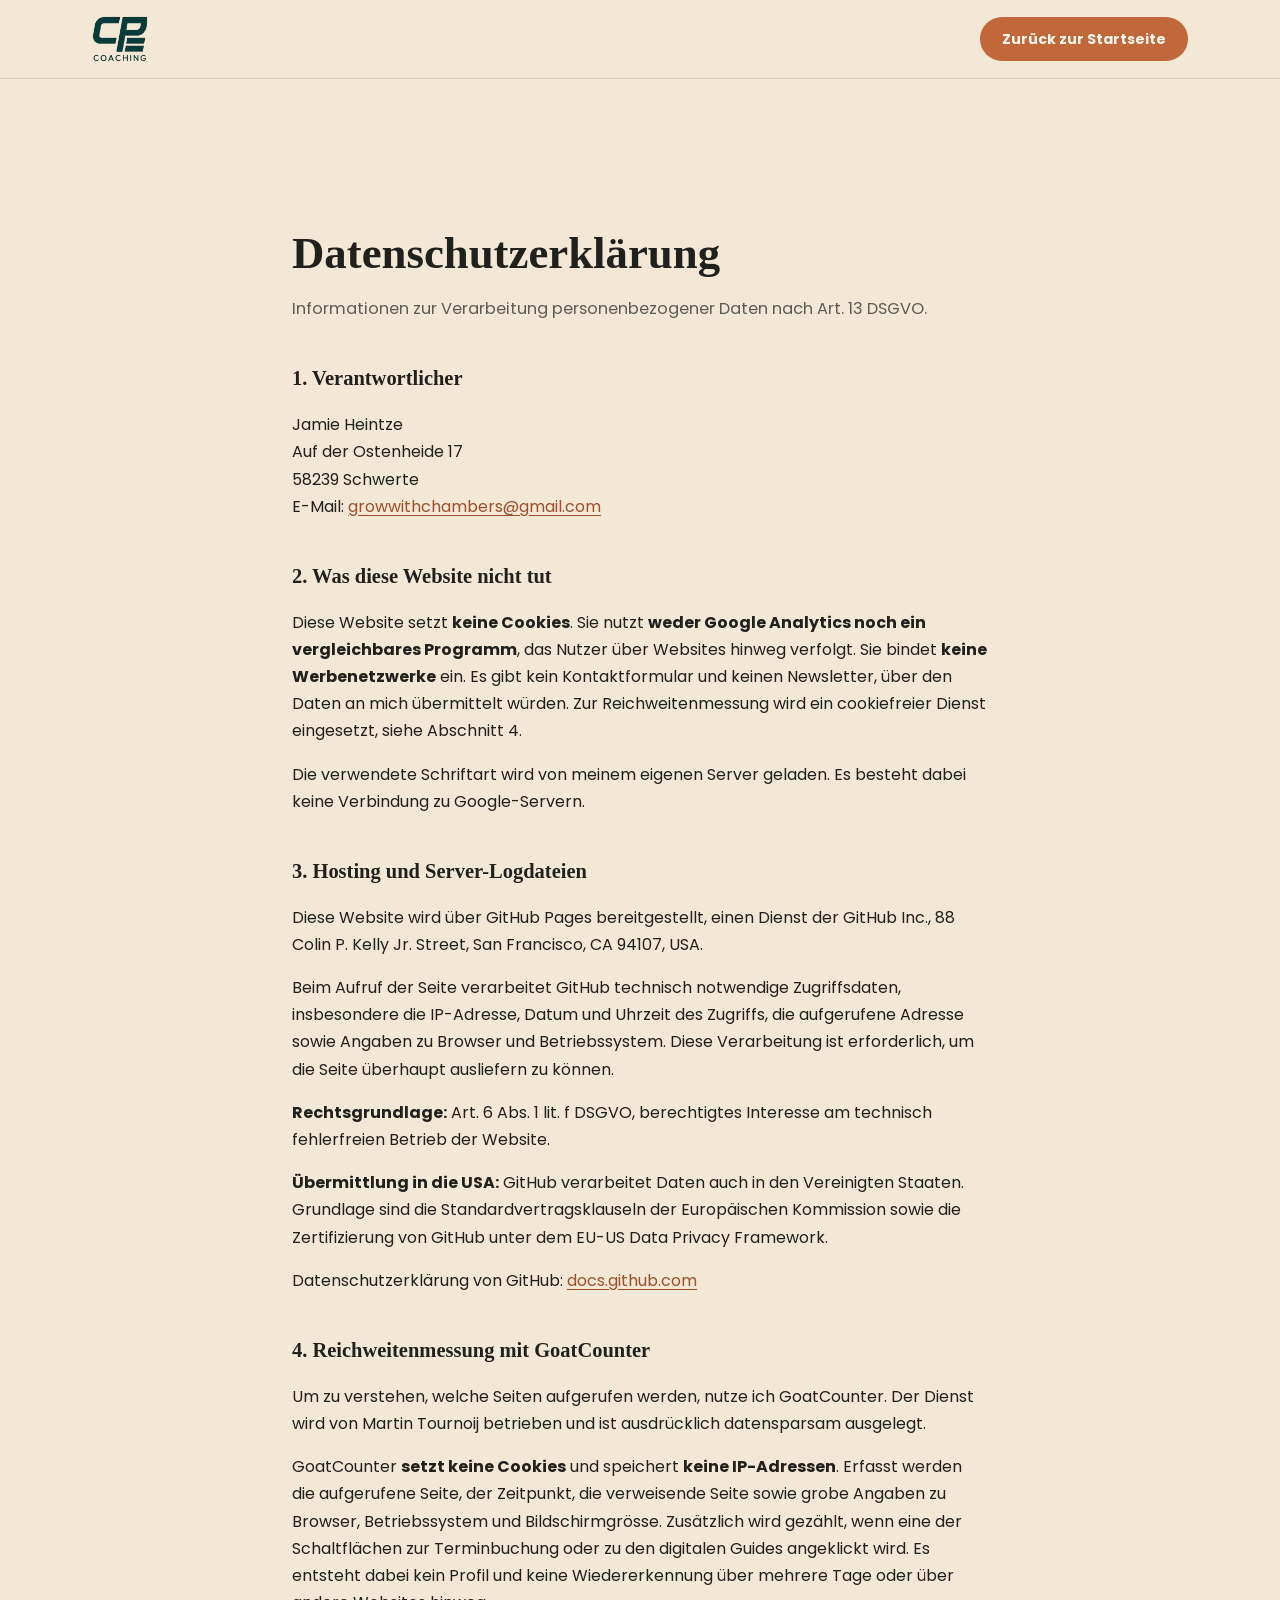
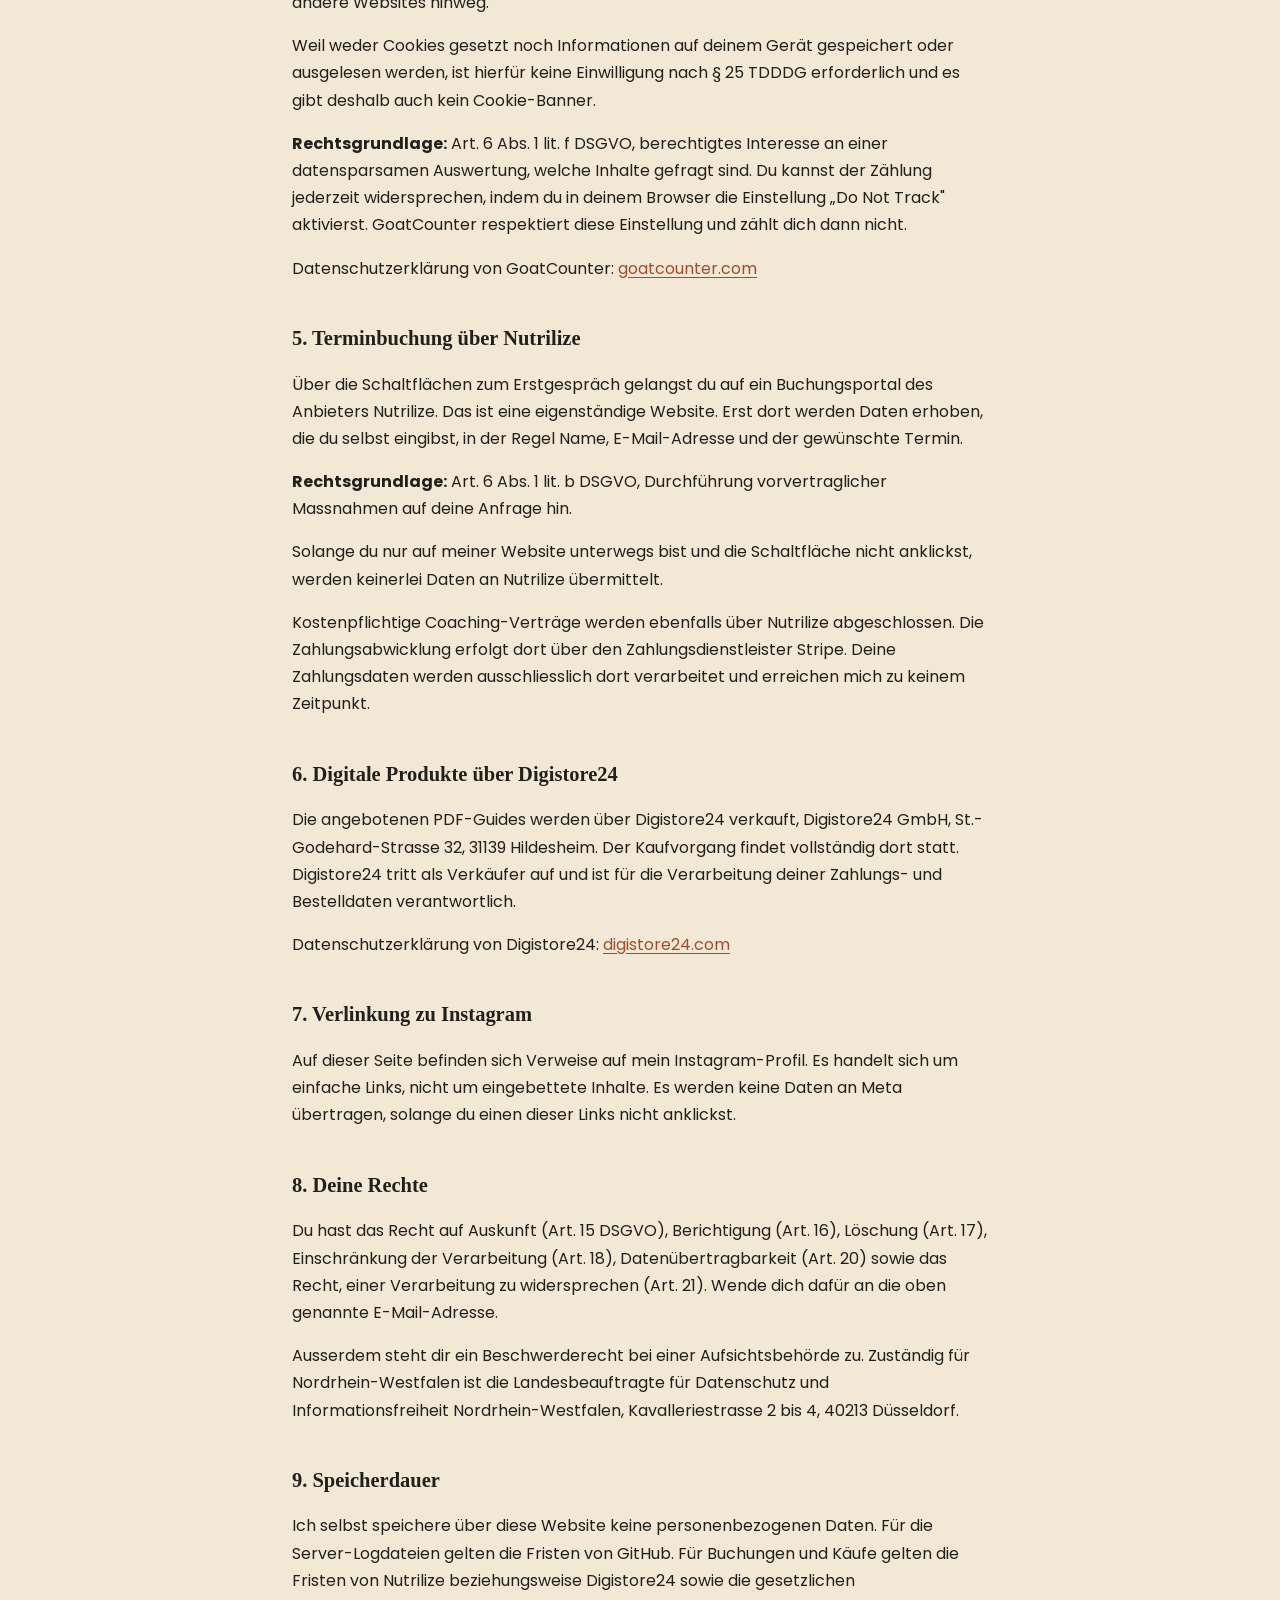
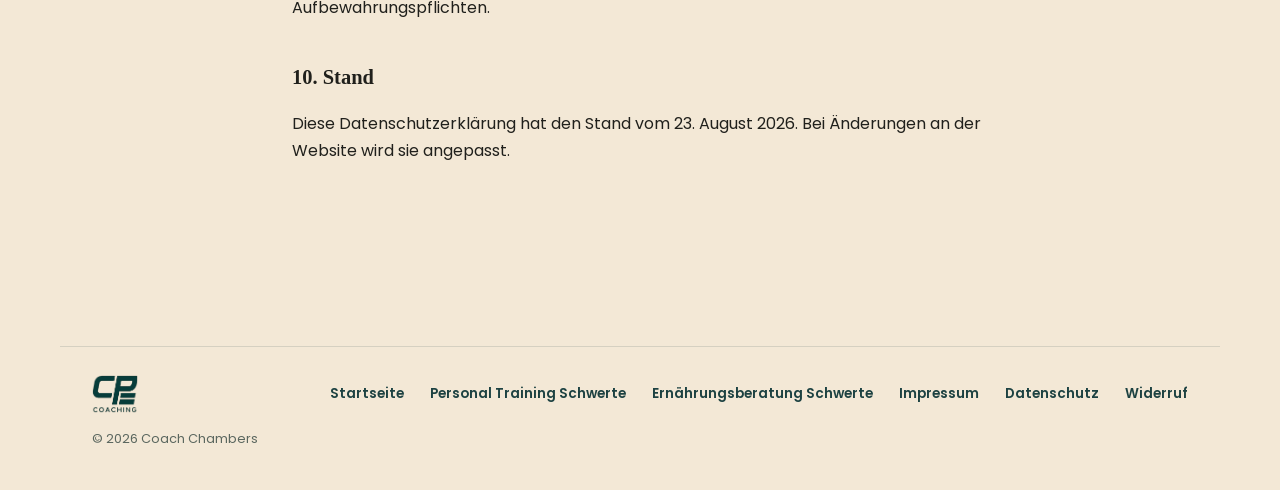
==== commit 592d4771: "Geschaeftsnummer eingetragen, Kontrast im Kontaktblock und in den Rechtstexten korrigiert" ====
--- a/datenschutz/index.html
+++ b/datenschutz/index.html
@@ -8,8 +8,8 @@
   <meta name="robots" content="noindex, follow">
   <link rel="canonical" href="https://coach-chambers.de/datenschutz/">
   <link rel="icon" href="../images/brand/favicon-192.png" type="image/png">
-  <link rel="stylesheet" href="../css/fonts.css">
-  <link rel="stylesheet" href="../css/style.css">
+  <link rel="stylesheet" href="../css/fonts.css?v=20260823d">
+  <link rel="stylesheet" href="../css/style.css?v=20260823d">
 </head>
 <body>
   <header class="nav">
--- a/css/style.css
+++ b/css/style.css
@@ -855,7 +855,9 @@
 /* ===== CONTACT ===== */
 
 .contact {
-  background: var(--terracotta);
+  /* Dunkleres Terrakotta: auf dem hellen Original erreichte der Fliesstext
+     nur 3,67 zu 1, jetzt 4,87. */
+  background: #A8552E;
   border-radius: 32px;
   padding: 64px 60px;
   display: grid;
@@ -965,7 +967,7 @@
 .legal .legal-lead { color: var(--ink-soft, #5c5c54); font-size: 1.02rem; margin-bottom: 40px; }
 .legal h2 { font-family: var(--serif); font-size: 1.28rem; font-weight: 700; margin: 40px 0 12px; }
 .legal p { line-height: 1.7; margin-bottom: 14px; overflow-wrap: anywhere; }
-.legal a { color: var(--terracotta); text-decoration: underline; text-underline-offset: 3px; }
+.legal a { color: #9E4F2A; text-decoration: underline; text-underline-offset: 3px; }
 .legal a:hover { color: var(--teal); }
 .widerruf-formular { border: 1px solid rgba(32,32,28,.18); border-radius: 14px; padding: 22px 24px; margin-top: 18px; background: var(--cream-2, #FBF6EC); }
 .widerruf-formular p { margin-bottom: 12px; }
@@ -1061,34 +1063,50 @@
 
 /* ===== FOTOS VOM COACH ===== */
 
-/* Hochformat-Porträt in der Hero-Spalte. Der Text sitzt als Bildunterschrift
-   auf dem unteren Teil, damit Bild und Aussage eine Einheit bilden. */
+/* Die Bildkarte im Hero ist ein Objekt: Foto oben, Text unten, gleiche
+   dunkle Fläche, weicher Übergang statt harter Kante. */
 .portrait {
   position: relative;
   margin: 0 0 8px;
   border-radius: 28px;
   overflow: hidden;
+  background: var(--teal-deep);
   box-shadow: 0 30px 60px -30px rgba(15, 40, 40, 0.55);
 }
 
-.portrait { background: var(--teal-deep); }
-.portrait .slider { margin: 0; }
+.portrait .slider { margin: 0; position: relative; }
 .portrait .slides { border-radius: 0; }
 .portrait .slides img { width: 100%; height: auto; aspect-ratio: 4 / 3; object-fit: cover; }
-.portrait .slides figcaption { display: none; }
-
-.portrait .slider-nav { margin: 0; padding: 16px 0 4px; }
-.portrait .s-arrow { border-color: rgba(243, 232, 214, 0.28); color: var(--cream); }
+
+/* Verlauf am unteren Bildrand, damit Foto und Karte ineinander übergehen. */
+.portrait .slider::after {
+  content: "";
+  position: absolute;
+  left: 0;
+  right: 0;
+  bottom: 0;
+  height: 96px;
+  background: linear-gradient(to top, var(--teal-deep) 12%, rgba(15, 40, 40, 0.55) 55%, transparent);
+  pointer-events: none;
+}
+
+/* Bedienelemente liegen im Verlauf, nicht in einer eigenen Zeile. */
+.portrait .slider-nav {
+  position: absolute;
+  right: 20px;
+  bottom: 16px;
+  z-index: 2;
+  margin: 0;
+  gap: 12px;
+}
+
+.portrait .s-arrow { width: 34px; height: 34px; font-size: 1.15rem; border-color: rgba(243, 232, 214, 0.3); color: var(--cream); }
 .portrait .s-arrow:hover { background: var(--cream); color: var(--teal-deep); }
 .portrait .s-arrow:disabled:hover { background: transparent; color: var(--cream); }
-.portrait .dots button { background: rgba(243, 232, 214, 0.28); }
+.portrait .dots button { background: rgba(243, 232, 214, 0.35); }
 .portrait .dots button[aria-current="true"] { background: var(--terracotta-light); }
 
-.portrait-text { padding: 4px 30px 30px; color: var(--cream); }
-
-/* Porträt im Abschnitt Über mich */
-.portraet-klein { margin: 0 0 30px; }
-.portraet-klein img { width: 100%; height: auto; border-radius: 22px; }
+.portrait-text { position: relative; padding: 0 30px 32px; color: var(--cream); }
 
 .portrait-text .tag {
   font-size: 0.7rem;
@@ -1114,20 +1132,15 @@
   margin: 0;
 }
 
+/* Porträt im Abschnitt Über mich */
+.portraet-klein { margin: 0 0 30px; }
+.portraet-klein img { width: 100%; height: auto; border-radius: 22px; }
+
 /* Bild im Werdegang */
 .beleg { margin: 0 0 26px; }
-
-/* Kein Beschnitt: bei einer Übung muss die ganze Ausführung sichtbar sein,
-   also Kopf, Rumpf, Knie und Füße. */
-.beleg img {
-  display: block;
-  width: 100%;
-  height: auto;
-  border-radius: 16px;
-}
-
-/* Bild und Aussage nebeneinander über den Methodenkarten.
-   Das Bild wird bewusst nicht beschnitten, sonst fehlt der Kopf. */
+.beleg img { display: block; width: 100%; height: auto; border-radius: 16px; }
+
+/* Methodenbereich: Slider links, Aussage rechts */
 .band {
   display: grid;
   grid-template-columns: minmax(0, 0.9fr) minmax(0, 1.1fr);
@@ -1145,20 +1158,35 @@
   margin: 0;
 }
 
-/* Slider innerhalb des dunklen Methodenbereichs */
-.band .slider { margin: 0; }
-.band .s-arrow { border-color: rgba(243, 232, 214, 0.28); color: var(--cream); }
+.band .slider { margin: 0; position: relative; }
+.band .slides { border-radius: 24px; }
+.band .slides img { aspect-ratio: 4 / 5; }
+
+/* Auch hier laufen die Bedienelemente im Bild aus, statt darunter zu schweben. */
+.band .slider::after {
+  content: "";
+  position: absolute;
+  left: 0;
+  right: 0;
+  bottom: 0;
+  height: 90px;
+  border-radius: 0 0 24px 24px;
+  background: linear-gradient(to top, rgba(15, 40, 40, 0.92), transparent);
+  pointer-events: none;
+}
+
+.band .slider-nav { position: absolute; right: 18px; bottom: 14px; z-index: 2; margin: 0; gap: 12px; }
+.band .s-arrow { width: 34px; height: 34px; font-size: 1.15rem; border-color: rgba(243, 232, 214, 0.3); color: var(--cream); }
 .band .s-arrow:hover { background: var(--cream); color: var(--teal-deep); }
 .band .s-arrow:disabled:hover { background: transparent; color: var(--cream); }
-.band .dots button { background: rgba(243, 232, 214, 0.28); }
+.band .dots button { background: rgba(243, 232, 214, 0.35); }
 .band .dots button[aria-current="true"] { background: var(--terracotta-light); }
-.band .slides img { aspect-ratio: 4 / 5; }
 
 @media (max-width: 640px) {
-  .portrait figcaption { padding: 72px 22px 24px; }
+  .portrait-text { padding: 0 22px 26px; }
   .portrait-text h2 { font-size: 1.25rem; }
-  .band { grid-template-columns: minmax(0, 1fr); gap: 22px; }
-  .band figcaption { font-size: 1.15rem; }
+  .band { grid-template-columns: minmax(0, 1fr); gap: 24px; }
+  .band-text { font-size: 1.15rem; }
 }
 
 /* ===== BILDER-SLIDER ===== */
@@ -1250,3 +1278,16 @@
 @media (prefers-reduced-motion: reduce) {
   .slides { scroll-behavior: auto; }
 }
+
+/* Telefonnummer im Kontaktbereich. Sie sitzt in der hellen Karte,
+   also dunkle Schrift, nicht creme. */
+.contact-cta .tel {
+  display: block;
+  margin: -8px 0 16px;
+  font-size: 1.05rem;
+  font-weight: 700;
+  color: var(--teal-deep);
+  text-decoration: none;
+  letter-spacing: 0.02em;
+}
+.contact-cta .tel:hover { color: #A8552E; }
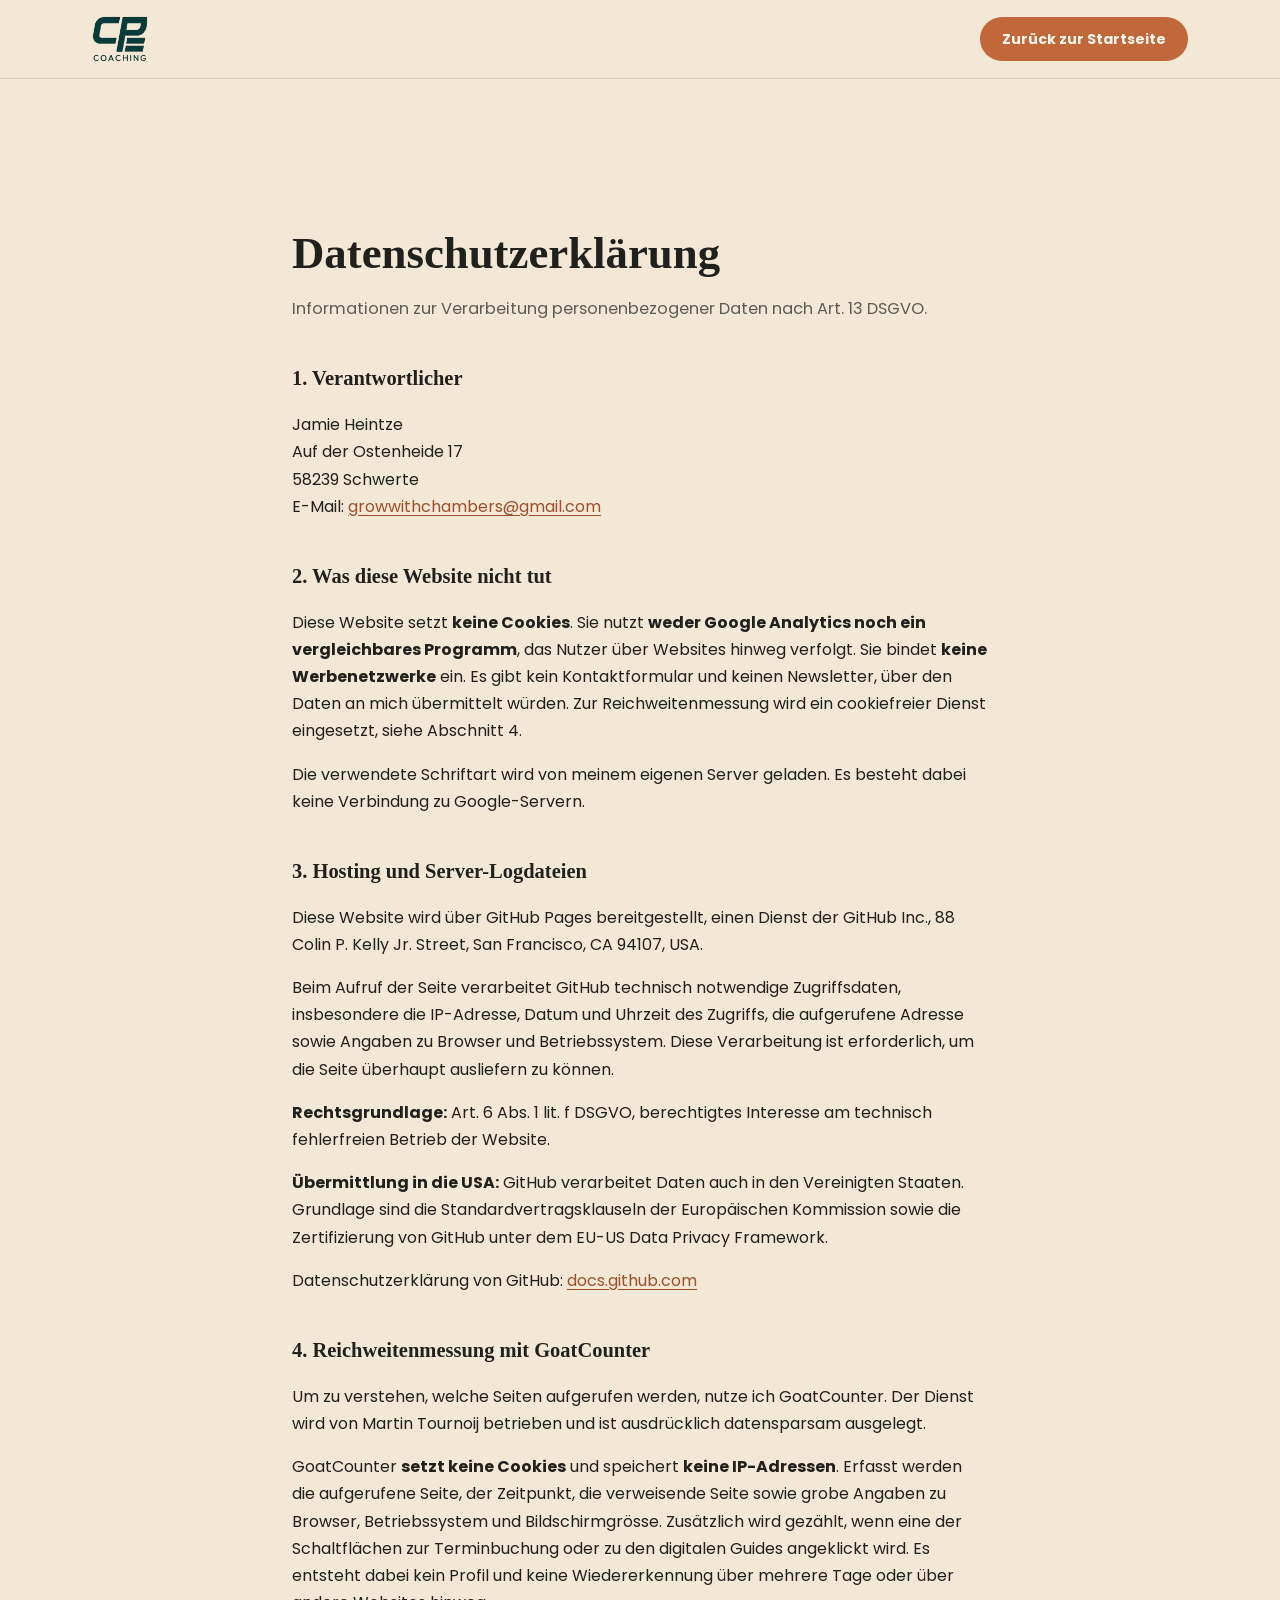
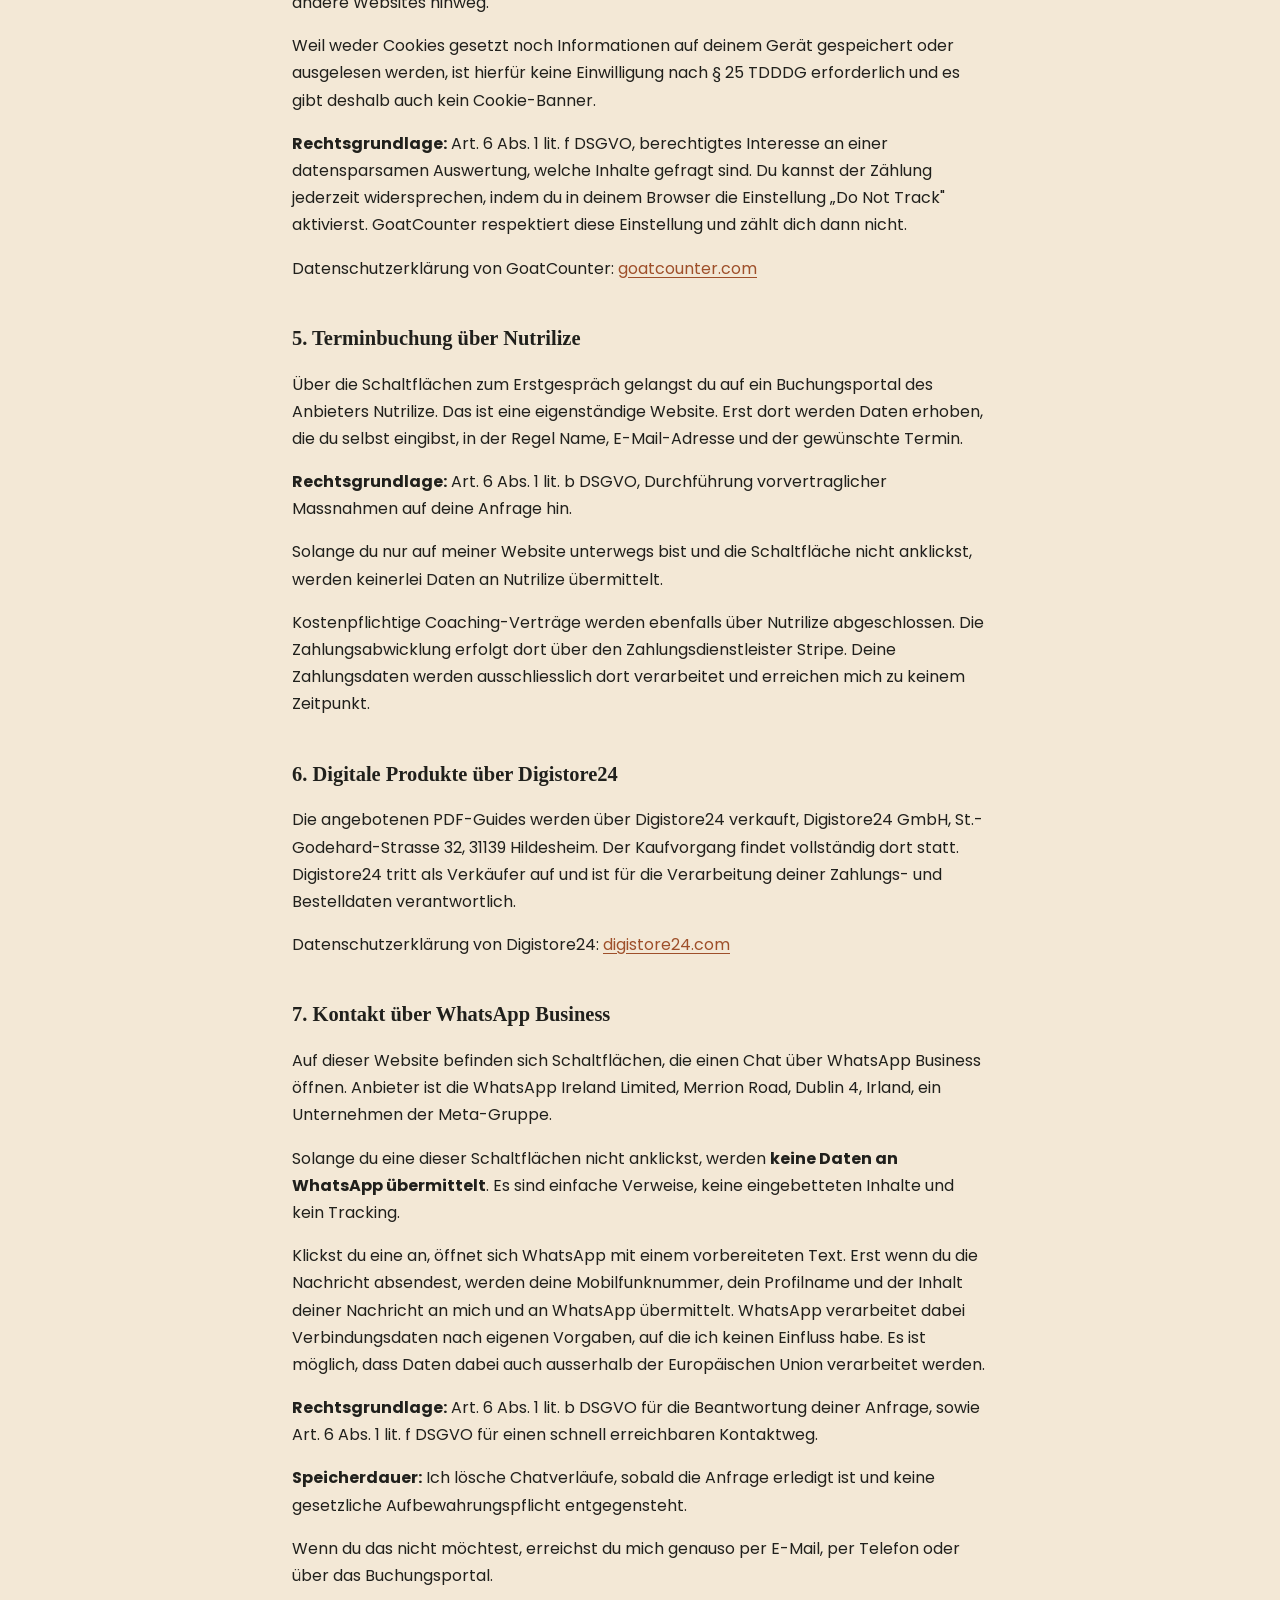
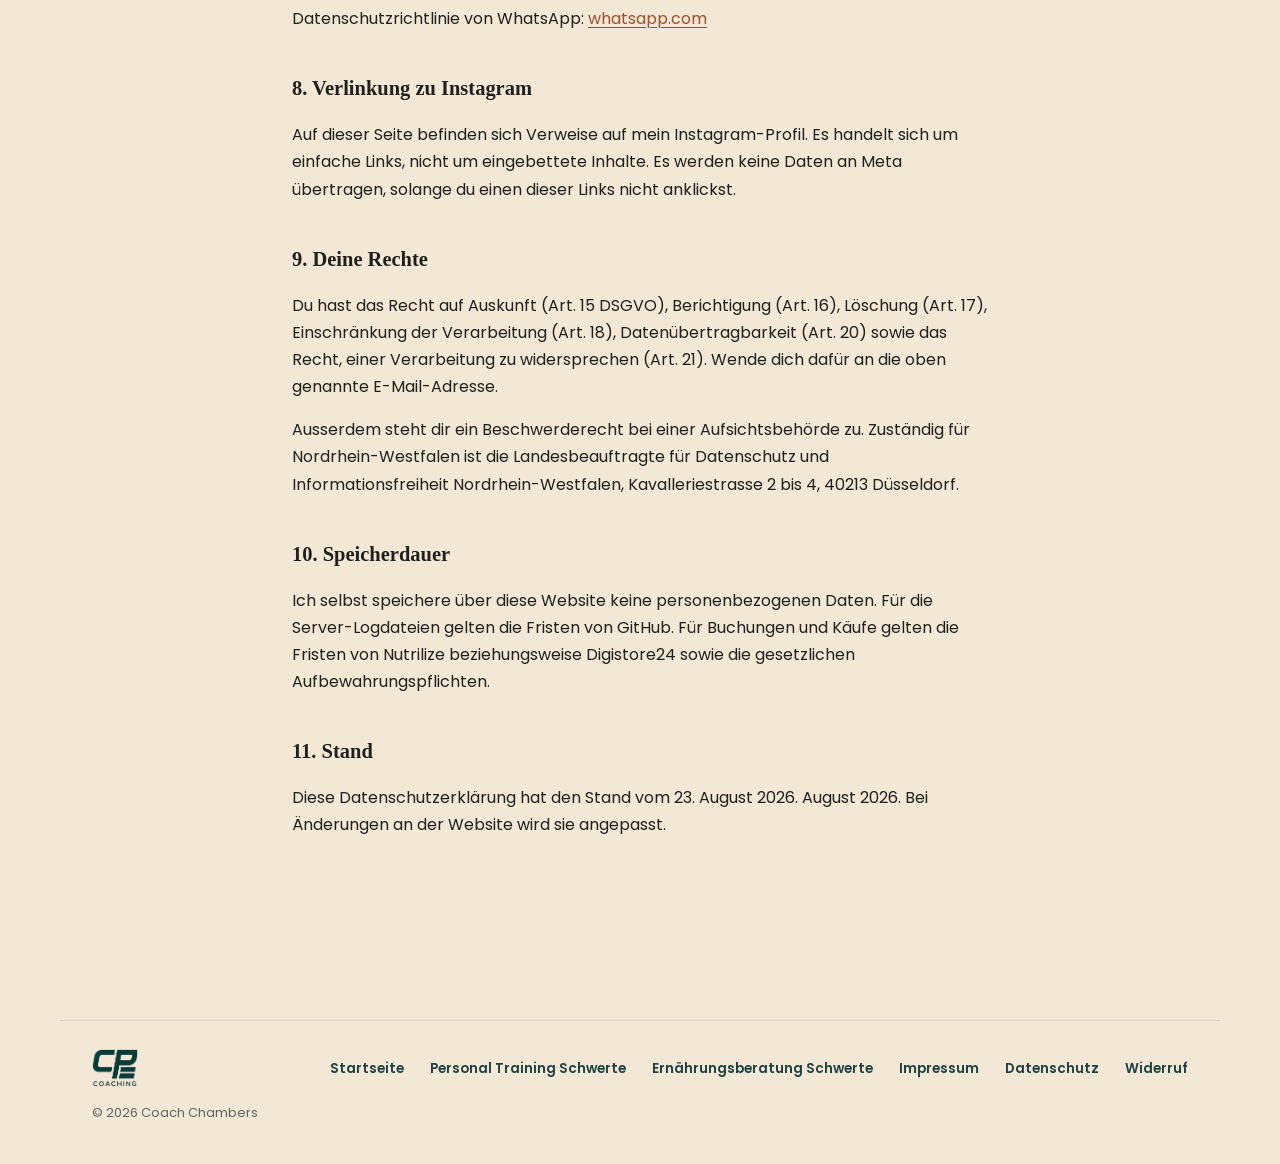
==== commit 2241a4f3: "WhatsApp Business mit vorgefertigten Fragen je Angebot, Datenschutz ergaenzt" ====
--- a/datenschutz/index.html
+++ b/datenschutz/index.html
@@ -8,8 +8,8 @@
   <meta name="robots" content="noindex, follow">
   <link rel="canonical" href="https://coach-chambers.de/datenschutz/">
   <link rel="icon" href="../images/brand/favicon-192.png" type="image/png">
-  <link rel="stylesheet" href="../css/fonts.css?v=20260823d">
-  <link rel="stylesheet" href="../css/style.css?v=20260823d">
+  <link rel="stylesheet" href="../css/fonts.css?v=20260823e">
+  <link rel="stylesheet" href="../css/style.css?v=20260823e">
 </head>
 <body>
   <header class="nav">
@@ -62,18 +62,27 @@
         <p>Die angebotenen PDF-Guides werden über Digistore24 verkauft, Digistore24 GmbH, St.-Godehard-Strasse 32, 31139 Hildesheim. Der Kaufvorgang findet vollständig dort statt. Digistore24 tritt als Verkäufer auf und ist für die Verarbeitung deiner Zahlungs- und Bestelldaten verantwortlich.</p>
         <p>Datenschutzerklärung von Digistore24: <a href="https://www.digistore24.com/page/privacy" target="_blank" rel="noopener">digistore24.com</a></p>
 
-        <h2>7. Verlinkung zu Instagram</h2>
+        <h2>7. Kontakt über WhatsApp Business</h2>
+        <p>Auf dieser Website befinden sich Schaltflächen, die einen Chat über WhatsApp Business öffnen. Anbieter ist die WhatsApp Ireland Limited, Merrion Road, Dublin 4, Irland, ein Unternehmen der Meta-Gruppe.</p>
+        <p>Solange du eine dieser Schaltflächen nicht anklickst, werden <b>keine Daten an WhatsApp übermittelt</b>. Es sind einfache Verweise, keine eingebetteten Inhalte und kein Tracking.</p>
+        <p>Klickst du eine an, öffnet sich WhatsApp mit einem vorbereiteten Text. Erst wenn du die Nachricht absendest, werden deine Mobilfunknummer, dein Profilname und der Inhalt deiner Nachricht an mich und an WhatsApp übermittelt. WhatsApp verarbeitet dabei Verbindungsdaten nach eigenen Vorgaben, auf die ich keinen Einfluss habe. Es ist möglich, dass Daten dabei auch ausserhalb der Europäischen Union verarbeitet werden.</p>
+        <p><b>Rechtsgrundlage:</b> Art. 6 Abs. 1 lit. b DSGVO für die Beantwortung deiner Anfrage, sowie Art. 6 Abs. 1 lit. f DSGVO für einen schnell erreichbaren Kontaktweg.</p>
+        <p><b>Speicherdauer:</b> Ich lösche Chatverläufe, sobald die Anfrage erledigt ist und keine gesetzliche Aufbewahrungspflicht entgegensteht.</p>
+        <p>Wenn du das nicht möchtest, erreichst du mich genauso per E-Mail, per Telefon oder über das Buchungsportal.</p>
+        <p>Datenschutzrichtlinie von WhatsApp: <a href="https://www.whatsapp.com/legal/privacy-policy-eea" target="_blank" rel="noopener">whatsapp.com</a></p>
+
+        <h2>8. Verlinkung zu Instagram</h2>
         <p>Auf dieser Seite befinden sich Verweise auf mein Instagram-Profil. Es handelt sich um einfache Links, nicht um eingebettete Inhalte. Es werden keine Daten an Meta übertragen, solange du einen dieser Links nicht anklickst.</p>
 
-        <h2>8. Deine Rechte</h2>
+        <h2>9. Deine Rechte</h2>
         <p>Du hast das Recht auf Auskunft (Art. 15 DSGVO), Berichtigung (Art. 16), Löschung (Art. 17), Einschränkung der Verarbeitung (Art. 18), Datenübertragbarkeit (Art. 20) sowie das Recht, einer Verarbeitung zu widersprechen (Art. 21). Wende dich dafür an die oben genannte E-Mail-Adresse.</p>
         <p>Ausserdem steht dir ein Beschwerderecht bei einer Aufsichtsbehörde zu. Zuständig für Nordrhein-Westfalen ist die Landesbeauftragte für Datenschutz und Informationsfreiheit Nordrhein-Westfalen, Kavalleriestrasse 2 bis 4, 40213 Düsseldorf.</p>
 
-        <h2>9. Speicherdauer</h2>
+        <h2>10. Speicherdauer</h2>
         <p>Ich selbst speichere über diese Website keine personenbezogenen Daten. Für die Server-Logdateien gelten die Fristen von GitHub. Für Buchungen und Käufe gelten die Fristen von Nutrilize beziehungsweise Digistore24 sowie die gesetzlichen Aufbewahrungspflichten.</p>
 
-        <h2>10. Stand</h2>
-        <p>Diese Datenschutzerklärung hat den Stand vom 23. August 2026. Bei Änderungen an der Website wird sie angepasst.</p>
+        <h2>11. Stand</h2>
+        <p>Diese Datenschutzerklärung hat den Stand vom 23. August 2026. August 2026. Bei Änderungen an der Website wird sie angepasst.</p>
       </div>
     </section>
   </main>
--- a/css/style.css
+++ b/css/style.css
@@ -1291,3 +1291,16 @@
   letter-spacing: 0.02em;
 }
 .contact-cta .tel:hover { color: #A8552E; }
+
+/* WhatsApp-Knopf im Kontaktbereich */
+.contact-cta .btn.wa {
+  background: transparent;
+  color: var(--teal-deep);
+  border: 2px solid rgba(15, 40, 40, 0.35);
+  margin-top: 10px;
+  width: 100%;
+  justify-content: center;
+  padding: 14px 22px;
+  font-size: 0.92rem;
+}
+.contact-cta .btn.wa:hover { background: var(--teal-deep); color: var(--cream-2); }
